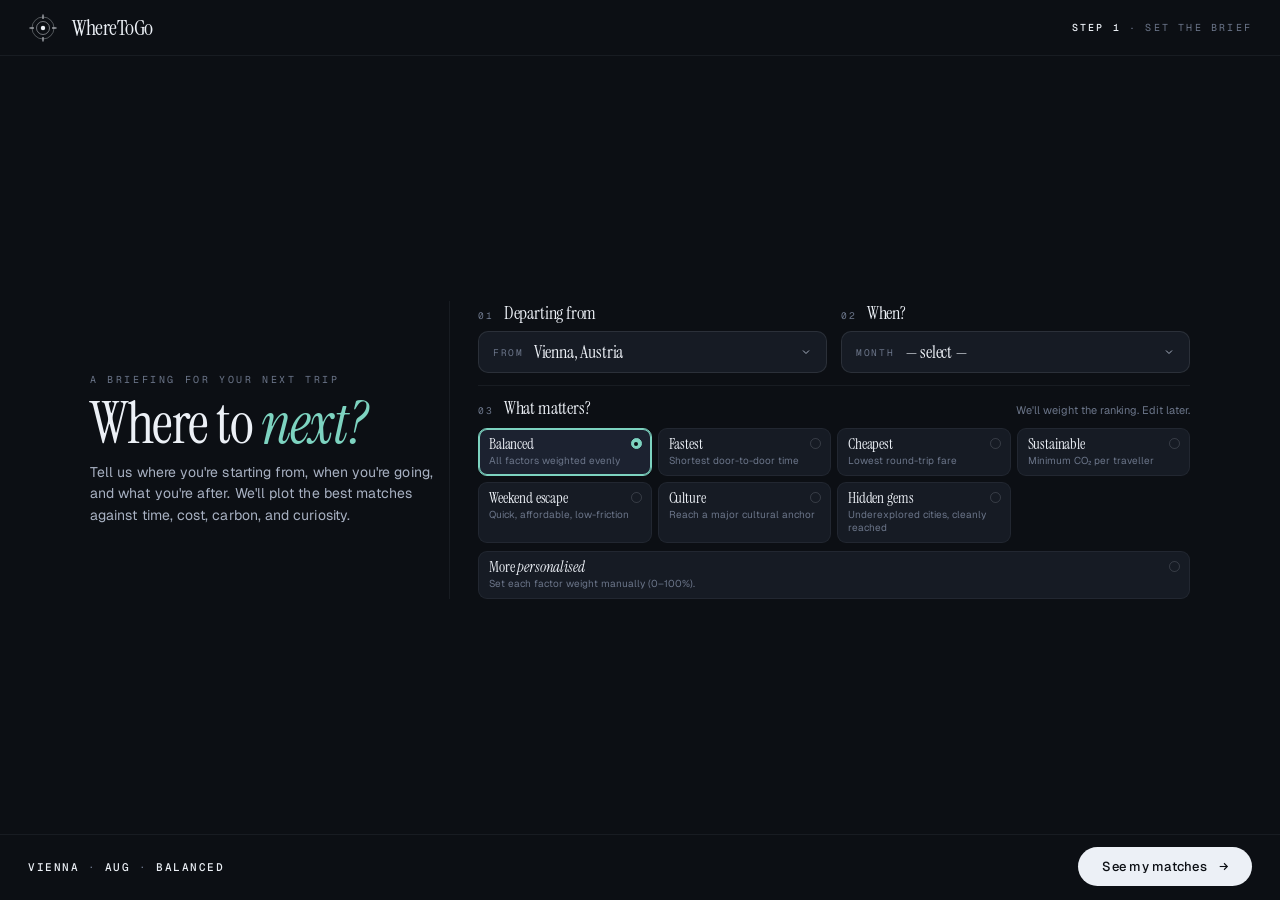
==== uploads/index.html @ 05320d87 "Prefinal version legend, layout updated" ====
﻿<!DOCTYPE html>
<html lang="en" data-bg="quiet">
<head>
<meta charset="UTF-8" />
<meta name="viewport" content="width=device-width, initial-scale=1.0" />
<title>Wayfinder · Spatial travel intelligence</title>

<link rel="preconnect" href="https://fonts.googleapis.com">
<link rel="preconnect" href="https://fonts.gstatic.com" crossorigin>
<link href="https://fonts.googleapis.com/css2?family=Instrument+Serif:ital@0;1&family=Geist:wght@300;400;500;600&family=Geist+Mono:wght@400;500&display=swap" rel="stylesheet">
<link rel="stylesheet" href="wayfinder-styles.css">

<script>
/* Tweakable defaults — host rewrites this block when the user changes a tweak. */
window.__WF_TWEAKS = /*EDITMODE-BEGIN*/{
  "accent": "#7dd3c0",
  "highlight": "#d4a574",
  "density": "rich",
  "miniMap": true,
  "bgMode": "ink",
  "cardLayout": "strip"
}/*EDITMODE-END*/;
</script>


</head>
<body>

<!-- ───── LOADING STATE ───── -->
<div class="wf-loading" id="wf-loading">
  <div class="wf-loading-ring"></div>
  <div class="wf-loading-text">Loading destinations…</div>
</div>

<!-- ───── ENTRY SCREEN ───── -->
<section class="wf-entry" id="wf-entry">
  <header class="wf-entry-top">
    <div class="wf-brand">
      <div class="wf-brand-mark">
        <svg viewBox="0 0 30 30" fill="none">
          <circle cx="15" cy="15" r="11" stroke="currentColor" stroke-width=".9" opacity=".35"/>
          <circle cx="15" cy="15" r="6.5" stroke="currentColor" stroke-width=".9" opacity=".5"/>
          <circle cx="15" cy="15" r="2.2" fill="currentColor"/>
          <path d="M15 1.5 L15 6 M15 24 L15 28.5 M1.5 15 L6 15 M24 15 L28.5 15" stroke="currentColor" stroke-width=".9"/>
        </svg>
      </div>
      <div class="wf-brand-text">
        <h1>WhereToGo</h1>
        <div class="wf-brand-sub">Spatial · Travel · Intelligence</div>
      </div>
    </div>
    <div class="wf-entry-step"><b>Step 1</b> · Set the brief</div>
  </header>

  <div class="wf-entry-body">
    <div class="wf-entry-inner">

      <div class="wf-entry-hero">
        <div class="wf-entry-eyebrow">A briefing for your next trip</div>
        <h2 class="wf-entry-title">Where to <em>next?</em></h2>
        <p class="wf-entry-lede">Tell us where you're starting from, when you're going, and what you're after. We'll plot the best matches against time, cost, carbon, and curiosity.</p>
      </div>

      <div class="wf-entry-form">

      <!-- Origin + Month side by side -->
      <div class="wf-q wf-q-row2">
        <!-- Q1: Departing from -->
        <div class="wf-q-col">
          <div class="wf-q-label">
            <div class="wf-q-label-num">01</div>
            <div class="wf-q-label-text">Departing from</div>
          </div>
          <div>
            <label class="wf-entry-origin">
              <span class="wf-origin-prefix">From</span>
              <select id="entry-origin"></select>
            </label>
          </div>
        </div>

        <!-- Q2: When? -->
        <div class="wf-q-col">
          <div class="wf-q-label">
            <div class="wf-q-label-num">02</div>
            <div class="wf-q-label-text">When?</div>
          </div>
          <!-- app.js populates this with .wf-month buttons — keep in DOM but visually hidden -->
          <div id="entry-months" style="position:absolute;width:1px;height:1px;overflow:hidden;opacity:0;pointer-events:none;"></div>
          <!-- Visual dropdown that mirrors the app-managed selection -->
          <label class="wf-entry-origin wf-month-select-wrap" id="month-select-wrap">
            <span class="wf-origin-prefix">Month</span>
            <select id="month-visual-select">
              <option value="">— select —</option>
              <option value="1">January</option>
              <option value="2">February</option>
              <option value="3">March</option>
              <option value="4">April</option>
              <option value="5">May</option>
              <option value="6">June</option>
              <option value="7">July</option>
              <option value="8">August</option>
              <option value="9">September</option>
              <option value="10">October</option>
              <option value="11">November</option>
              <option value="12">December</option>
            </select>
          </label>
        </div>
      </div>

      <!-- Vibe -->
      <div class="wf-q">
        <div class="wf-q-label">
          <div class="wf-q-label-num">03</div>
          <div class="wf-q-label-text">What matters?</div>
          <div class="wf-q-label-hint">We'll weight the ranking. Edit later.</div>
        </div>
        <div style="display:flex; flex-direction:column; gap:8px; width:100%;">
          <!-- All vibe cards in one grid — app.js injects presets, our card is last -->
          <div class="wf-vibes" id="entry-vibes">
            <!-- app.js populates preset vibe cards here -->
          </div>

          <!-- entry-adv wrapper required by app.js (drawEntry wires advToggle + advBody) -->
          <div id="entry-adv">
            <!-- Toggle styled as a vibe card, sits visually after the vibes grid -->
            <button class="wf-vibe wf-entry-adv-vibe" id="entry-adv-toggle" type="button" aria-expanded="false">
              <div class="wf-vibe-tick"></div>
              <div class="wf-vibe-name">More <em>personalised</em></div>
              <div class="wf-vibe-hint">Set each factor weight manually (0–100%).</div>
            </button>
            <div class="wf-entry-adv-body" id="entry-adv-body" hidden>
              <div class="wf-entry-slider-card">
                <div class="wf-entry-slider-head">
                  <span class="wf-entry-slider-lbl">Time</span>
                  <span class="wf-entry-slider-val" data-evw="time">25%</span>
                </div>
                <input class="wf-range" type="range" min="0" max="100" value="25" data-ew="time"/>
              </div>
              <div class="wf-entry-slider-card">
                <div class="wf-entry-slider-head">
                  <span class="wf-entry-slider-lbl">Cost</span>
                  <span class="wf-entry-slider-val" data-evw="cost">25%</span>
                </div>
                <input class="wf-range" type="range" min="0" max="100" value="25" data-ew="cost"/>
              </div>
              <div class="wf-entry-slider-card">
                <div class="wf-entry-slider-head">
                  <span class="wf-entry-slider-lbl">CO₂</span>
                  <span class="wf-entry-slider-val" data-evw="co2">25%</span>
                </div>
                <input class="wf-range" type="range" min="0" max="100" value="25" data-ew="co2"/>
              </div>
              <div class="wf-entry-slider-card">
                <div class="wf-entry-slider-head">
                  <span class="wf-entry-slider-lbl">Popularity</span>
                  <span class="wf-entry-slider-val" data-evw="pop">25%</span>
                </div>
                <input class="wf-range" type="range" min="0" max="100" value="25" data-ew="pop"/>
              </div>
              <label class="wf-entry-invert">
                <input type="checkbox" data-epop-invert/>
                <span class="wf-switch"></span>
                <span>Prefer hidden gems <span class="lbl-hint">— invert popularity to favour less‑visited cities</span></span>
              </label>
            </div>
          </div>
        </div>
      </div>

      </div><!-- /.wf-entry-form -->

    </div>
  </div>

  <div class="wf-entry-foot">
    <div class="wf-entry-foot-summary" id="entry-summary">— · — · —</div>
    <button class="wf-entry-cta" id="entry-cta">
      See my matches
      <svg viewBox="0 0 24 24"><line x1="5" y1="12" x2="19" y2="12"/><polyline points="13 6 19 12 13 18"/></svg>
    </button>
  </div>
</section>

<div class="wf-shell" id="wf-shell" hidden>

  <!-- ───── TOP BAR ───── -->
  <header class="wf-top">
    <div class="wf-brand">
      <div class="wf-brand-mark">
        <svg viewBox="0 0 30 30" fill="none">
          <!-- minimal compass-rose dot: a small ring with two crossed marks -->
          <circle cx="15" cy="15" r="11" stroke="currentColor" stroke-width=".9" opacity=".35"/>
          <circle cx="15" cy="15" r="6.5" stroke="currentColor" stroke-width=".9" opacity=".5"/>
          <circle cx="15" cy="15" r="2.2" fill="currentColor"/>
          <path d="M15 1.5 L15 6 M15 24 L15 28.5 M1.5 15 L6 15 M24 15 L28.5 15" stroke="currentColor" stroke-width=".9"/>
        </svg>
      </div>
      <div class="wf-brand-text">
        <h1>WhereToGo</h1>
        <div class="wf-brand-sub">Spatial · Travel · Intelligence</div>
      </div>
    </div>

    <div class="wf-top-center">
      <div class="wf-origin-pill" title="Choose your origin city">
        <span class="wf-origin-prefix">From</span>
        <select id="origin-select"></select>
      </div>
      <div class="wf-preset-tray" id="preset-tray"></div>
    </div>

    <div class="wf-top-right">
      <button class="wf-pill-btn" id="btn-setup" title="Edit setup">
        <svg viewBox="0 0 24 24"><polyline points="15 18 9 12 15 6"/></svg>
        <span class="wf-pill-btn-label">Setup</span>
      </button>
      <button class="wf-pill-btn" id="btn-advanced" title="Advanced preferences">
        <svg viewBox="0 0 24 24"><circle cx="6" cy="6" r="2.5"/><circle cx="18" cy="18" r="2.5"/><line x1="6" y1="9" x2="6" y2="22"/><line x1="18" y1="2" x2="18" y2="15"/></svg>
        <span class="wf-pill-btn-label">Advanced</span>
      </button>
      <button class="wf-pill-btn" id="btn-about" title="About WhereToGo">
        <svg viewBox="0 0 24 24"><circle cx="12" cy="12" r="9"/><line x1="12" y1="11" x2="12" y2="16.5"/><circle cx="12" cy="8" r=".8" fill="currentColor" stroke="none"/></svg>
        <span class="wf-pill-btn-label">About</span>
      </button>
    </div>
  </header>

  <!-- ───── STAGE ───── -->
  <main class="wf-stage">

    <!-- LEFT: map area -->
    <div class="wf-stage-map">

      <!-- Floating headline (top-left) -->
      <div class="wf-headline wf-fade-in">
        <div class="wf-headline-eyebrow">Best match · Composite score</div>
        <h2 class="wf-headline-name" id="match-name">—</h2>
        <div class="wf-headline-match">
          <div class="wf-headline-match-num" id="match-pct">—</div>
          <div class="wf-headline-match-unit">Match</div>
        </div>
        <p class="wf-insight" id="insight-line">—</p>
        <div class="wf-headline-sub" id="match-sub">—</div>
      </div>

      <!-- Mini Europe map (bottom-left) -->
      <div class="wf-mini wf-fade-in">
        <div class="wf-mini-head">Geographic context</div>
        <svg class="wf-mini-svg" id="mini-europe-svg" viewBox="0 0 240 216" preserveAspectRatio="xMidYMid meet">
          <rect class="wf-mini-frame" x="0" y="0" width="240" height="216" rx="6"/>
          <g id="mini-grat"></g>
          <g id="mini-land"></g>
          <g id="mini-dots"></g>
          <g id="mini-hits"></g>
        </svg>
      </div>

      <!-- Canvas (radial map) -->
      <div id="canvas">
        <svg id="map" viewBox="0 0 1000 1000" preserveAspectRatio="xMidYMid meet">
          <g id="map-zoom">
            <g id="g-basemap"></g>
            <g id="g-rings"></g>
            <g id="g-bearings"></g>
            <g id="g-cardinal"></g>
            <g id="g-rose"></g>
            <g id="g-halos"></g>
            <g id="g-dots"></g>
            <g id="g-labels"></g>
            <g id="g-active"></g>
            <g id="g-origin"></g>
          </g>
        </svg>
      </div>

      <!-- Legend Panel -->
      <div id="wf-legend" class="wf-legend">
        <!-- DESTINATIONS — always on, not toggleable -->
        <div class="wf-legend-section">
          <div class="wf-legend-section-head">Destinations</div>
          <div class="wf-legend-row">
            <div class="wf-legend-dot-swatch"></div>
            <span class="wf-legend-label">Destination</span>
          </div>
        </div>
        <hr class="wf-legend-divider">
        <!-- TRANSPORT MODE toggle -->
        <div class="wf-legend-toggle-row" id="legend-transport" role="button" aria-pressed="false" tabindex="0" title="Show transport mode on dots">
          <div class="wf-legend-indicator" id="legend-ind-transport"></div>
          <span class="wf-legend-layer-label">Transport mode</span>
        </div>
        <!-- CO₂ EMISSIONS toggle -->
        <div class="wf-legend-toggle-row" id="legend-co2" role="button" aria-pressed="false" tabindex="0" title="Colour dots by CO₂ emission level">
          <div class="wf-legend-indicator" id="legend-ind-co2"></div>
          <span class="wf-legend-layer-label">CO₂ emissions</span>
        </div>
        <!-- CO₂ colour key (shown when CO₂ layer is on) -->
        <div class="wf-legend-co2-strip" id="legend-co2-strip">
          <span class="wf-legend-co2-pip" style="background:rgba(80,190,158,.85)"></span>
          <span class="wf-legend-co2-label">Low</span>
          <span class="wf-legend-co2-pip" style="background:rgba(210,165,75,.85); margin-left:4px"></span>
          <span class="wf-legend-co2-label">Med</span>
          <span class="wf-legend-co2-pip" style="background:rgba(195,90,90,.85); margin-left:4px"></span>
          <span class="wf-legend-co2-label">High</span>
        </div>
      </div>

      <!-- Zoom hint + controls -->
      <div class="wf-zoom-hint" id="zoom-hint">Scroll to zoom</div>
      <div class="wf-zoom" id="zoom-ctrl" aria-label="Map zoom">
        <button id="zoom-in"  title="Zoom in (wheel)">+</button>
        <button id="zoom-out" title="Zoom out (wheel)">−</button>
        <div class="wf-zoom-level" id="zoom-level">100%</div>
        <button id="zoom-reset" title="Reset zoom" style="font-size:12px;letter-spacing:.06em;">⟲</button>
      </div>

      <!-- Tooltip -->
      <div class="wf-tip" id="tip"></div>

    </div><!-- /.wf-stage-map -->

    <!-- RIGHT: ranking panel -->
    <aside class="wf-rank-panel">

      <!-- ───── ADVANCED SHEET — overlays the ranking panel so the map stays
           fully visible while adjusting weights. -->
      <div class="wf-sheet" id="sheet" role="dialog" aria-modal="true" aria-labelledby="sheet-title">
        <div class="wf-sheet-panel">
          <div class="wf-sheet-head">
            <div>
              <h3 class="wf-sheet-title" id="sheet-title">Advanced <em>personalization</em></h3>
            </div>
            <button class="wf-sheet-close" id="sheet-close" aria-label="Close">
              <svg viewBox="0 0 24 24"><line x1="6" y1="6" x2="18" y2="18"/><line x1="18" y1="6" x2="6" y2="18"/></svg>
            </button>
          </div>
          <div class="wf-sheet-sub">Drag each weight from 0% to 100% — the ranking re-sorts live.</div>

          <div class="wf-slider-card">
            <div class="wf-slider-head">
              <div class="wf-slider-label">Travel time</div>
              <div class="wf-slider-val" data-vw="time">25%</div>
            </div>
            <input class="wf-range" type="range" min="0" max="100" value="25" data-w="time"/>
            <div class="wf-slider-hint">Door-to-door, including transfers.</div>
          </div>

          <div class="wf-slider-card">
            <div class="wf-slider-head">
              <div class="wf-slider-label">Cost</div>
              <div class="wf-slider-val" data-vw="cost">25%</div>
            </div>
            <input class="wf-range" type="range" min="0" max="100" value="25" data-w="cost"/>
            <div class="wf-slider-hint">Estimated round-trip fare per traveller.</div>
          </div>

          <div class="wf-slider-card">
            <div class="wf-slider-head">
              <div class="wf-slider-label">CO₂ emissions</div>
              <div class="wf-slider-val" data-vw="co2">25%</div>
            </div>
            <input class="wf-range" type="range" min="0" max="100" value="25" data-w="co2"/>
            <div class="wf-slider-hint">Per-traveller carbon for the chosen mode.</div>
          </div>

          <div class="wf-slider-card">
            <div class="wf-slider-head">
              <div class="wf-slider-label">Popularity</div>
              <div class="wf-slider-val" data-vw="pop">25%</div>
            </div>
            <input class="wf-range" type="range" min="0" max="100" value="25" data-w="pop"/>
            <div class="wf-slider-hint">How visited the destination is.</div>
          </div>

          <div class="wf-sheet-foot">
            <label class="wf-invert-row">
              <div>
                <div class="label">Prefer hidden gems</div>
                <div class="hint">Invert popularity — favour less-visited cities.</div>
              </div>
              <input type="checkbox" id="pop-invert"/>
              <span class="wf-switch"></span>
            </label>
          </div>
        </div>
      </div>

      <div class="wf-rank-header">
        <h3 class="wf-rank-title">Ranked <em>for you</em></h3>
        <div class="wf-rank-meta">Top <b id="rank-count">12</b> · composite score · <span id="rank-preset">balanced</span></div>
      </div>
      <div class="wf-rank-list" id="rank-list"></div>
    </aside>

  </main>
</div>

<!-- ───── DETAIL MODAL ───── -->
<div class="wf-detail-overlay" id="detail-overlay" role="dialog" aria-modal="true" aria-labelledby="detail-name">
  <div class="wf-detail-modal" id="detail-modal">
    <button class="wf-detail-close" id="detail-close" aria-label="Close">
      <svg viewBox="0 0 24 24"><line x1="6" y1="6" x2="18" y2="18"/><line x1="18" y1="6" x2="6" y2="18"/></svg>
    </button>
    <div class="wf-detail-hero" id="detail-hero">
      <div class="wf-detail-hero-meta">
        <div class="wf-detail-hero-rank" id="detail-rank">— · —</div>
        <h2 class="wf-detail-hero-name" id="detail-name">—<span class="country" id="detail-country"></span></h2>
        <div class="wf-detail-hero-sub" id="detail-sub">—</div>
      </div>
    </div>
    <div class="wf-detail-body" id="detail-body">
      <!-- populated by JS -->
    </div>
  </div>
</div>

<!-- ───── ABOUT MODAL ───── -->
<div class="wf-about-overlay" id="about-overlay" role="dialog" aria-modal="true" aria-labelledby="about-title">
  <div class="wf-about-modal">
    <button class="wf-about-close" id="about-close" aria-label="Close">
      <svg viewBox="0 0 24 24"><line x1="6" y1="6" x2="18" y2="18"/><line x1="18" y1="6" x2="6" y2="18"/></svg>
    </button>
    <div class="wf-about-eyebrow">About the project</div>
    <h2 class="wf-about-title" id="about-title">WhereToGo · <em>spatial travel intelligence</em></h2>
    <p class="wf-about-lede">A radial recommendation engine for European travel. Pick where you're starting from, when you'd like to go, and what matters — time, cost, carbon, curiosity — and WhereToGo plots cities by composite match against a real fare-and-duration cache.</p>

    <div class="wf-about-grid">
      <div class="wf-about-card">
        <h4>The map</h4>
        <p>Each ring is a band of match quality — the inner ring holds the best fits, the outer band the longest reaches. Every destination is plotted on its true bearing from your origin city, so direction has geographic meaning.</p>
      </div>
      <div class="wf-about-card">
        <h4>The scoring</h4>
        <p>Four normalized factors — travel time, cost, CO₂, and popularity — combine into a single score. Adjust the weights from 0–100% in Advanced personalization, or pick a preset like Sustainable, Cheapest, or Hidden Gems.</p>
      </div>
      <div class="wf-about-card">
        <h4>The data</h4>
        <p>Flight fares and durations come from a Travelpayouts/Amadeus cache rebuilt monthly. Train data is layered in from DB / ÖBB / SNCF Sparpreis. Each destination card is filled with Wikivoyage highlights and city enrichment metadata.</p>
      </div>
      <div class="wf-about-card">
        <h4>Smart Choice</h4>
        <p>When both a train and a flight are viable, WhereToGo picks the lower-carbon option if your CO₂ weight is meaningful — otherwise it picks the faster one. Open any city card to compare both modes side by side.</p>
      </div>
    </div>

    <div class="wf-about-foot">
      <div class="wf-about-meta">v1 · Built for European travelers · CC-BY data sources</div>
      <button class="wf-entry-cta" id="about-close-2" style="padding: 10px 20px; font-size: 12px;">
        Got it
        <svg viewBox="0 0 24 24"><line x1="5" y1="12" x2="19" y2="12"/><polyline points="13 6 19 12 13 18"/></svg>
      </button>
    </div>
  </div>
</div>

<!-- ───── MONTH BRIDGE ───── -->
<script>
(function(){
  /* Reformat rank cards: show "City, Country" on one line, hide bearing */
  function reformatCards(){
    document.querySelectorAll('.wf-rank-card').forEach(function(card){
      var nameEl = card.querySelector('.wf-rank-name');
      var subEl  = card.querySelector('.wf-rank-sub');
      if(!nameEl || !subEl) return;
      if(nameEl.dataset.reformatted) return; // already done

      // Extract text nodes from sub: first is country, next sep, then bearing
      var subText = subEl.textContent || '';
      // Grab country from first span or text portion before '·'
      var parts = subText.split('·');
      var country = parts[0] ? parts[0].trim() : '';

      if(country){
        // Append country inline to city name
        var existing = nameEl.querySelector('.rank-country');
        if(!existing){
          var cSpan = document.createElement('span');
          cSpan.className = 'rank-country';
          cSpan.textContent = ', ' + country;
          nameEl.appendChild(cSpan);
        }
        // Hide the country text + bearing in sub, keep only metric info
        // Remove the country + sep spans, keep only the remainder (bearing hidden via CSS)
        var spans = subEl.querySelectorAll('span.sep, span:not([class])');
        // Simpler: just hide the whole sub row if it only has country+bearing
        // (metrics are in .wf-rank-metrics, not sub)
        subEl.style.display = 'none';
      }
      nameEl.dataset.reformatted = '1';
    });
  }

  // Run after app renders cards
  var rankList = document.getElementById('rank-list');
  if(rankList){
    new MutationObserver(reformatCards).observe(rankList, {childList:true, subtree:true});
  }
  document.addEventListener('DOMContentLoaded', function(){
    setTimeout(reformatCards, 300);
  });
})();
</script>
<script>
(function(){
  /* app.js populates #entry-months with .wf-month buttons (0-based index).
     We sync the visual <select> to those hidden buttons bidirectionally. */
  function initMonthBridge(){
    const sel = document.getElementById('month-visual-select');
    const container = document.getElementById('entry-months');
    if(!sel || !container) return;

    function syncSelFromButtons(){
      var btns = container.querySelectorAll('.wf-month');
      btns.forEach(function(btn, i){
        if(btn.classList.contains('is-active')) sel.value = String(i);
      });
    }

    syncSelFromButtons();

    sel.addEventListener('change', function(){
      var idx = parseInt(this.value, 10);
      var btns = container.querySelectorAll('.wf-month');
      if(btns[idx]) btns[idx].click();
    });

    new MutationObserver(syncSelFromButtons)
      .observe(container, {attributes:true, subtree:true, attributeFilter:['class']});
  }

  window.addEventListener('DOMContentLoaded', function(){
    setTimeout(initMonthBridge, 0);
  });
})();
</script>
<script src="wayfinder-data.js"></script>
<script src="wayfinder-app.js"></script>

</body>
</html>
---- uploads/wayfinder-styles.css ----
/* ──────────────────────────────────────────────────────────────────────
   WhereToGo · Styles
   Extracted from index.html for maintainability.
   ────────────────────────────────────────────────────────────────────── */

:root{
  --wf-bg:           #0c0f14;
  --wf-bg-2:         #11151c;
  --wf-surface:      #161b24;
  --wf-surface-2:    #1c2230;
  --wf-line:         rgba(220,228,242,.06);
  --wf-line-2:       rgba(220,228,242,.10);
  --wf-line-3:       rgba(220,228,242,.16);

  --wf-ink:          #ecf0f6;
  --wf-ink-2:        #a8b1c2;
  --wf-ink-3:        #6b7589;
  --wf-ink-4:        #3f485a;

  --wf-accent:       #7dd3c0;
  --wf-accent-soft:  rgba(125,211,192,.16);
  --wf-highlight:    #d4a574;
  --wf-violet:       #9d8fc7;

  --wf-serif:        'Instrument Serif', 'Times New Roman', serif;
  --wf-sans:         'Geist', system-ui, -apple-system, sans-serif;
  --wf-mono:         'Geist Mono', 'SF Mono', monospace;

  --wf-radius:       14px;
  --wf-radius-sm:    10px;

  --wf-shadow-lg: 0 24px 60px -28px rgba(0,0,0,.75), 0 1px 0 rgba(255,255,255,.02) inset;
  --wf-shadow-md: 0 10px 30px -16px rgba(0,0,0,.6),  0 1px 0 rgba(255,255,255,.02) inset;
}

* { box-sizing: border-box; -webkit-font-smoothing: antialiased; }
html, body {
  margin: 0; padding: 0;
  background: var(--wf-bg);
  color: var(--wf-ink);
  font-family: var(--wf-sans);
  font-weight: 400;
  height: 100vh;
  overflow: hidden;
}

[data-bg="quiet"] body::before{
  content:""; position: fixed; inset:0; pointer-events:none; z-index:0;
  background:
    radial-gradient(1200px 800px at 50% 40%, rgba(255,255,255,.018), transparent 70%),
    radial-gradient(900px 700px at 50% 110%, rgba(125,211,192,.045), transparent 75%),
    radial-gradient(900px 700px at 50% -10%, rgba(157,143,199,.035), transparent 70%);
}
[data-bg="paper"] body{ --wf-bg: #f6f3ee; --wf-bg-2:#efeae1; --wf-surface:#ffffff; --wf-surface-2:#f1ece2;
  --wf-line:rgba(0,0,0,.07); --wf-line-2:rgba(0,0,0,.12); --wf-line-3:rgba(0,0,0,.18);
  --wf-ink:#1c1f24; --wf-ink-2:#54616f; --wf-ink-3:#8a93a1; --wf-ink-4:#bcc3cf;
  --wf-accent:#0f7a6a; --wf-accent-soft:rgba(15,122,106,.13); --wf-highlight:#9a6a2a; }
[data-bg="ink"] body{ --wf-bg:#070a10; --wf-bg-2:#0a0e15; --wf-surface:#121620; --wf-surface-2:#181d29; }

/* ============================================================
   LAYOUT
   ============================================================ */
.wf-shell{
  position: relative; z-index: 1;
  display: grid;
  grid-template-rows: 64px 1fr;
  height: 100vh;
  overflow: hidden;
}
.wf-shell[hidden]{ display: none; }
.wf-shell > .wf-stage{ min-height: 0; }

/* ============================================================
   LOADING STATE
   ============================================================ */
.wf-loading{
  position: fixed; inset: 0; z-index: 50;
  background: var(--wf-bg);
  display: flex; flex-direction: column; align-items: center; justify-content: center;
  gap: 14px;
}
.wf-loading[hidden]{ display: none; }
.wf-loading-ring{
  width: 28px; height: 28px;
  border-radius: 50%;
  border: 2px solid var(--wf-line-2);
  border-top-color: var(--wf-accent);
  animation: wf-spin 1s linear infinite;
}
@keyframes wf-spin{ to{ transform: rotate(360deg); } }
.wf-loading-text{
  font-family: var(--wf-mono);
  font-size: 10px; letter-spacing: .22em; text-transform: uppercase;
  color: var(--wf-ink-3);
}

/* ============================================================
   ENTRY SCREEN
   ============================================================ */
.wf-entry{
  position: fixed; inset: 0;
  z-index: 10;
  background: var(--wf-bg);
  display: grid;
  grid-template-rows: 56px 1fr auto;
  overflow: hidden;
}
.wf-entry[hidden]{ display: none; }

.wf-entry-top{
  display:flex; align-items:center; justify-content:space-between;
  padding: 0 28px;
  border-bottom: 1px solid var(--wf-line);
}
.wf-entry-step{
  font-family: var(--wf-mono);
  font-size: 10px; letter-spacing: .22em; text-transform: uppercase;
  color: var(--wf-ink-3);
}
.wf-entry-step b{ color: var(--wf-ink); font-weight: 500; }

.wf-entry-body{
  display:flex; align-items:center; justify-content:center;
  padding: 18px 28px 8px;
  min-height: 0;
  overflow: hidden;
}
.wf-entry-inner{
  width: 100%;
  max-width: 1100px;
  display: grid;
  grid-template-columns: 360px 1fr;
  gap: 28px;
  align-items: stretch;
  min-height: 0;
}
.wf-entry-hero{
  display:flex; flex-direction:column; gap:10px;
  justify-content: center;
  padding-right: 8px;
  border-right: 1px solid var(--wf-line);
}
.wf-entry-eyebrow{
  font-family: var(--wf-mono);
  font-size: 10px; letter-spacing: .26em; text-transform: uppercase;
  color: var(--wf-ink-3);
}
.wf-entry-title{
  margin: 0;
  font-family: var(--wf-serif);
  font-weight: 400;
  font-size: clamp(40px, 4.5vw, 64px);
  line-height: .96;
  letter-spacing: -.025em;
  color: var(--wf-ink);
  text-wrap: balance;
}
.wf-entry-title em{ font-style: italic; color: var(--wf-accent); }
.wf-entry-lede{
  font-family: var(--wf-sans);
  font-style: normal;
  font-weight: 400;
  font-size: 14px;
  color: var(--wf-ink-2);
  max-width: 360px;
  margin: 0;
  line-height: 1.55;
  letter-spacing: .005em;
}

.wf-entry-form{
  display: flex; flex-direction: column;
  gap: 12px;
  min-height: 0;
  overflow: hidden;
}

.wf-q{
  display: grid;
  grid-template-columns: 1fr;
  gap: 8px;
  padding: 10px 0 0;
  border-top: 1px solid var(--wf-line);
}
.wf-q:first-child{ border-top: 0; padding-top: 0; }
.wf-q-label{
  display: flex; align-items: baseline; gap: 10px;
  flex-wrap: wrap;
  min-width: 0;
}
.wf-q-col{ min-width: 0; }
.wf-q-label-num{
  font-family: var(--wf-mono);
  font-size: 9.5px; letter-spacing: .2em; color: var(--wf-ink-3);
  text-transform: uppercase;
  flex-shrink: 0;
}
.wf-q-label-text{
  font-family: var(--wf-serif);
  font-size: 18px;
  letter-spacing: -.01em;
  color: var(--wf-ink);
  white-space: normal;
  overflow: visible;
  min-width: 0;
}
.wf-q-label-hint{
  font-size: 11px;
  color: var(--wf-ink-3);
  margin-left: auto;
  line-height: 1.3;
}

.wf-entry-origin{
  display:flex; align-items:center; gap: 10px;
  padding: 8px 14px;
  border: 1px solid var(--wf-line-2);
  border-radius: 10px;
  background: var(--wf-surface);
  width: 100%;
}
.wf-entry-origin .wf-origin-prefix{
  color: var(--wf-ink-3);
  font-family: var(--wf-mono);
  font-size: 9.5px; letter-spacing: .18em; text-transform: uppercase;
}
.wf-entry-origin select{
  appearance: none; -webkit-appearance: none;
  background: transparent; border: 0; color: var(--wf-ink);
  font: 400 18px var(--wf-serif);
  letter-spacing: -.01em;
  cursor: pointer; flex: 1;
  padding-right: 20px;
  background-image: url("data:image/svg+xml,%3Csvg xmlns='http://www.w3.org/2000/svg' width='12' height='12' viewBox='0 0 24 24' fill='none' stroke='%23a8b1c2' stroke-width='2'%3E%3Cpolyline points='6 9 12 15 18 9'/%3E%3C/svg%3E");
  background-repeat: no-repeat;
  background-position: right center;
}
.wf-entry-origin select option{ background: var(--wf-bg-2); color: var(--wf-ink); font: 400 14px var(--wf-sans); }

.wf-month-select-wrap{ width: 100%; }

.wf-q.wf-q-row2{
  grid-template-columns: 1fr 1fr;
  gap: 14px;
  border-top: 0;
  padding: 0;
}
.wf-q-col{
  display: flex;
  flex-direction: column;
  gap: 6px;
  padding: 0;
  min-width: 0;
}
.wf-q-col + .wf-q-col{ padding-left: 0; border-left: 0; }
@media (max-width: 760px){
  .wf-q.wf-q-row2{ grid-template-columns: 1fr; }
}

.wf-vibes{
  display: grid;
  grid-template-columns: repeat(4, 1fr);
  gap: 6px;
}
.wf-vibe{
  appearance:none; text-align: left;
  background: var(--wf-surface);
  border: 1px solid var(--wf-line);
  color: var(--wf-ink);
  padding: 8px 10px 8px 10px;
  border-radius: 9px;
  cursor: pointer;
  transition: .18s;
  display: flex; flex-direction: column; gap: 1px;
  position: relative;
  font-family: var(--wf-sans);
  min-height: 0;
}
.wf-vibe:hover{ border-color: var(--wf-line-3); background: var(--wf-surface-2); }
.wf-vibe.is-active{
  border-color: var(--wf-accent);
  background: var(--wf-surface-2);
  box-shadow: 0 0 0 1px var(--wf-accent) inset;
}
.wf-vibe-name{
  font-family: var(--wf-serif);
  font-size: 15px;
  letter-spacing: -.01em;
  line-height: 1.05;
  padding-right: 14px;
}
.wf-vibe.is-active .wf-vibe-name em{ font-style: italic; color: var(--wf-accent); }
.wf-vibe-hint{
  font-size: 10px;
  color: var(--wf-ink-3);
  line-height: 1.3;
}
.wf-vibe-tick{
  position: absolute; top: 9px; right: 9px;
  width: 11px; height: 11px;
  border-radius: 50%;
  border: 1px solid var(--wf-line-3);
  display: flex; align-items: center; justify-content: center;
  transition: .15s;
}
.wf-vibe.is-active .wf-vibe-tick{
  background: var(--wf-accent); border-color: var(--wf-accent);
}
.wf-vibe.is-active .wf-vibe-tick::after{
  content:""; width: 4px; height: 4px; border-radius: 50%; background: var(--wf-bg);
}

.wf-entry-foot{
  background: var(--wf-bg);
  padding: 12px 28px 14px;
  border-top: 1px solid var(--wf-line);
  display: flex; justify-content: space-between; align-items: center; gap: 16px;
}
.wf-entry-foot-summary{
  font-family: var(--wf-mono);
  font-size: 11px; letter-spacing: .14em;
  color: var(--wf-ink-3);
  text-transform: uppercase;
}
.wf-entry-foot-summary b{ color: var(--wf-ink); font-weight: 500; }
.wf-entry-cta{
  appearance: none; cursor: pointer;
  background: var(--wf-ink);
  color: var(--wf-bg);
  border: 0;
  border-radius: 999px;
  padding: 11px 22px 11px 24px;
  font: 500 13px var(--wf-sans);
  letter-spacing: .02em;
  display: flex; align-items: center; gap: 10px;
  transition: .15s;
}
.wf-entry-cta:hover{ transform: translateY(-1px); box-shadow: 0 12px 30px -12px rgba(125,211,192,.4); }
.wf-entry-cta svg{ width: 13px; height: 13px; stroke: currentColor; fill: none; stroke-width: 2; }

@media (max-width: 760px){
  .wf-entry-inner{ grid-template-columns: 1fr; }
  .wf-entry-hero{ border-right: 0; padding-right: 0; }
  .wf-q{ grid-template-columns: 1fr; gap: 14px; }
  .wf-q-label-hint{ display:none; }
  .wf-vibes{ grid-template-columns: repeat(2, 1fr); }
}

#entry-adv{ display: flex; flex-direction: column; gap: 8px; }
.wf-entry-adv-vibe{ max-width: none; width: 100%; text-align: left; }
#entry-adv.is-open .wf-entry-adv-vibe,
.wf-entry-adv-vibe[aria-expanded="true"]{
  border-color: var(--wf-accent);
  background: var(--wf-surface-2);
  box-shadow: 0 0 0 1px var(--wf-accent) inset;
}
#entry-adv.is-open .wf-entry-adv-vibe .wf-vibe-name em,
.wf-entry-adv-vibe[aria-expanded="true"] .wf-vibe-name em{ font-style: italic; color: var(--wf-accent); }
#entry-adv.is-open .wf-entry-adv-vibe .wf-vibe-tick,
.wf-entry-adv-vibe[aria-expanded="true"] .wf-vibe-tick{ background: var(--wf-accent); border-color: var(--wf-accent); }
#entry-adv.is-open .wf-entry-adv-vibe .wf-vibe-tick::after,
.wf-entry-adv-vibe[aria-expanded="true"] .wf-vibe-tick::after{
  content:""; width:4px; height:4px; border-radius:50%; background:var(--wf-bg);
}
.wf-entry-adv-body{
  display: grid;
  grid-template-columns: repeat(4, minmax(0, 1fr));
  gap: 10px 14px;
  padding: 10px 14px;
  border: 1px solid var(--wf-line-2);
  border-radius: 10px;
  background: var(--wf-surface);
}
.wf-entry-adv-body[hidden]{ display: none; }
.wf-entry-slider-card{ display: flex; flex-direction: column; gap: 4px; }
.wf-entry-slider-head{ display: flex; justify-content: space-between; align-items: baseline; gap: 6px; }
.wf-entry-slider-lbl{ font-family: var(--wf-serif); font-size: 13px; color: var(--wf-ink); }
.wf-entry-slider-val{ font-family: var(--wf-mono); font-size: 10px; letter-spacing: .06em; color: var(--wf-accent); }
.wf-entry-invert{
  grid-column: 1 / -1;
  display: flex; align-items: center; gap: 10px;
  padding-top: 6px;
  border-top: 1px solid var(--wf-line);
  cursor: pointer;
  font: 500 12px var(--wf-sans);
  color: var(--wf-ink-2);
}
.wf-entry-invert input{ display:none; }
.wf-entry-invert .lbl-hint{ font-size: 10.5px; color: var(--wf-ink-3); font-weight: 400; }

/* ============================================================
   ADVANCED DOCK content
   ============================================================ */
.wf-slider-card{ padding: 12px 0; border-top: 1px solid var(--wf-line); }
.wf-slider-card:first-of-type{ border-top: 0; padding-top: 0; }
.wf-slider-card:last-of-type{ border-bottom: 1px solid var(--wf-line); }
.wf-slider-head{ display: flex; align-items: center; justify-content: space-between; margin-bottom: 8px; }
.wf-slider-label{ font-family: var(--wf-serif); font-size: 16px; color: var(--wf-ink); }
.wf-slider-val{ font-family: var(--wf-mono); font-size: 10.5px; letter-spacing: .08em; color: var(--wf-accent); }
.wf-slider-hint{ font: 400 11px var(--wf-sans); color: var(--wf-ink-3); margin-top: 6px; line-height: 1.4; }

/* ─── Top bar ─── */
.wf-top{
  display: grid;
  grid-template-columns: minmax(0,1fr) auto minmax(0,1fr);
  gap: 16px;
  align-items: center;
  padding: 0 22px;
  border-bottom: 1px solid var(--wf-line);
  background: linear-gradient(180deg, rgba(12,15,20,.85), rgba(12,15,20,.5));
  backdrop-filter: blur(20px);
  -webkit-backdrop-filter: blur(20px);
}
.wf-brand{ display:flex; align-items:center; gap:14px; }
.wf-brand-mark{ width: 30px; height: 30px; position: relative; display: flex; align-items: center; justify-content: center; }
.wf-brand-mark svg{ width:30px; height:30px; }
.wf-brand-text h1{
  margin: 0;
  font-family: var(--wf-serif);
  font-weight: 400;
  font-size: 24px;
  letter-spacing: -.02em;
  line-height: 1;
}
.wf-brand-text .wf-brand-sub{
  margin-top: 4px;
  font-family: var(--wf-mono);
  font-size: 9.5px;
  letter-spacing: .22em;
  text-transform: uppercase;
  color: var(--wf-ink-3);
}

.wf-top-center{
  display:flex; align-items:center; justify-content:center; gap:14px;
  min-width:0; max-width: 100%;
}
.wf-origin-pill{
  display:flex; align-items:center; gap:10px;
  padding: 7px 12px 7px 14px;
  border: 1px solid var(--wf-line-2);
  border-radius: 999px;
  background: var(--wf-surface);
  color: var(--wf-ink-2);
  font-size: 12.5px;
}
.wf-origin-pill .wf-origin-prefix{
  color: var(--wf-ink-3);
  font-family: var(--wf-mono);
  font-size: 10px;
  letter-spacing: .14em;
  text-transform: uppercase;
}
.wf-origin-pill select{
  appearance: none; -webkit-appearance: none;
  background: transparent; border: 0; color: var(--wf-ink);
  font: inherit; font-family: var(--wf-serif); font-size: 16px;
  cursor: pointer;
  padding-right: 18px;
  background-image: url("data:image/svg+xml,%3Csvg xmlns='http://www.w3.org/2000/svg' width='10' height='10' viewBox='0 0 24 24' fill='none' stroke='%236b7589' stroke-width='2'%3E%3Cpolyline points='6 9 12 15 18 9'/%3E%3C/svg%3E");
  background-repeat: no-repeat;
  background-position: right center;
}
.wf-origin-pill select option{ background: var(--wf-bg-2); color: var(--wf-ink); }

.wf-preset-tray{
  display:flex; gap:4px;
  padding: 4px;
  background: var(--wf-surface);
  border: 1px solid var(--wf-line-2);
  border-radius: 999px;
  max-width: 100%;
  overflow-x: auto;
  overflow-y: hidden;
  scrollbar-width: none;
  -ms-overflow-style: none;
  mask-image: linear-gradient(90deg, transparent 0, #000 12px, #000 calc(100% - 12px), transparent 100%);
  -webkit-mask-image: linear-gradient(90deg, transparent 0, #000 12px, #000 calc(100% - 12px), transparent 100%);
}
.wf-preset-tray::-webkit-scrollbar{ display:none; }
.wf-preset{
  appearance: none; border: 0; background: transparent;
  color: var(--wf-ink-2);
  font: 500 12px var(--wf-sans);
  letter-spacing: .01em;
  padding: 6px 13px;
  border-radius: 999px;
  cursor: pointer;
  transition: color .18s, background .18s, box-shadow .18s;
  white-space: nowrap;
}
.wf-preset:hover{ color: var(--wf-ink); }
.wf-preset.is-active{
  color: var(--wf-bg);
  background: var(--wf-ink);
  box-shadow: 0 1px 0 rgba(255,255,255,.06) inset;
}

.wf-top-right{ display:flex; align-items:center; justify-content:flex-end; gap:10px; min-width: 0; }
.wf-icon-btn{
  appearance:none; background: transparent;
  border: 1px solid var(--wf-line-2);
  color: var(--wf-ink-2);
  width: 36px; height: 36px;
  border-radius: 999px;
  display: flex; align-items: center; justify-content: center;
  cursor: pointer;
  transition: .15s;
}
.wf-icon-btn:hover, .wf-icon-btn.is-on{ color: var(--wf-ink); border-color: var(--wf-line-3); background: var(--wf-surface); }
.wf-icon-btn svg{ width:16px; height:16px; stroke:currentColor; fill:none; stroke-width:1.6; }

.wf-pill-btn{
  appearance:none; background: transparent;
  border: 1px solid var(--wf-line-2);
  color: var(--wf-ink-2);
  height: 36px;
  padding: 0 14px;
  border-radius: 999px;
  cursor: pointer;
  font: 500 12px var(--wf-sans);
  letter-spacing: .02em;
  display:flex; align-items:center; gap:8px;
  transition: .15s;
}
.wf-pill-btn:hover, .wf-pill-btn.is-on{ color: var(--wf-ink); border-color: var(--wf-line-3); background: var(--wf-surface); }
.wf-pill-btn svg{ width:13px; height:13px; stroke:currentColor; fill:none; stroke-width:1.7; }

/* ─── Headline readout, floating top-left ─── */
.wf-headline{
  position: absolute;
  top: 18px; left: 18px;
  z-index: 4;
  width: 260px;
  pointer-events: none;
  padding: 14px 16px 16px;
  background: linear-gradient(180deg, rgba(12,15,20,.78) 0%, rgba(12,15,20,.55) 70%, rgba(12,15,20,0) 100%);
  -webkit-backdrop-filter: blur(6px);
  backdrop-filter: blur(6px);
  border-radius: 12px;
  border: 1px solid var(--wf-line);
}
.wf-headline-eyebrow{
  font-family: var(--wf-mono);
  font-size: 9px; letter-spacing: .22em; text-transform: uppercase;
  color: var(--wf-ink-3);
  margin-bottom: 6px;
}
.wf-headline-name{
  font-family: var(--wf-serif);
  font-size: 32px; line-height: 1.02;
  letter-spacing: -.02em;
  font-weight: 400;
  color: var(--wf-ink);
  margin: 0;
  word-break: break-word;
}
.wf-headline-sub{
  font-family: var(--wf-mono);
  font-size: 9.5px; letter-spacing: .11em;
  color: var(--wf-ink-3);
  margin-top: 8px;
  text-transform: uppercase;
}
.wf-headline-match{
  margin-top: 12px;
  display:flex; align-items:baseline; gap:8px;
}
.wf-headline-match-num{
  font-family: var(--wf-serif);
  font-size: 26px; line-height: 1;
  color: var(--wf-accent);
  font-style: italic;
}
.wf-headline-match-unit{
  font-family: var(--wf-mono);
  font-size: 9px; letter-spacing: .2em; text-transform: uppercase;
  color: var(--wf-ink-3);
}
.wf-insight{
  font-family: var(--wf-serif);
  font-style: italic;
  font-size: 13px; line-height: 1.4;
  color: var(--wf-ink-2);
  margin-top: 10px;
  text-wrap: pretty;
  display: -webkit-box;
  -webkit-line-clamp: 3;
  -webkit-box-orient: vertical;
  overflow: hidden;
}

/* ─── Canvas / map ─── */
#canvas{
  position: absolute; inset: 0;
  display:flex; align-items:center; justify-content:center;
  padding-left: 300px;
  padding-right: 24px;
}
@media (max-width: 1100px){ #canvas{ padding-left: 240px; } }
@media (max-width: 820px){ #canvas{ padding-left: 24px; padding-right: 24px; } }
#map{
  width: 100%;
  height: 100%;
  cursor: grab;
  touch-action: none;
}
#map:active{ cursor: grabbing; }
svg{ display:block; }

/* Basemap */
.wf-basemap-land{
  fill: rgba(220,228,242,.025);
  stroke: var(--wf-ink-4);
  stroke-width: .6;
  stroke-linejoin: round;
  opacity: .35;
  pointer-events: none;
}
.wf-basemap-graticule{
  fill: none;
  stroke: var(--wf-line);
  stroke-width: .4;
  stroke-dasharray: 2 5;
  opacity: .6;
  pointer-events: none;
}

/* Compass rose — kept for class refs, but no longer rendered */
.wf-rose{ pointer-events: none; }
.wf-rose-petal{ fill: rgba(125,211,192,.05); stroke: rgba(125,211,192,.18); stroke-width: .6; }
.wf-rose-ring{ fill: none; stroke: rgba(125,211,192,.22); stroke-width: .4; }
.wf-rose-tick{ stroke: var(--wf-line-3); stroke-width: .5; }

/* Rings */
.wf-ring{
  fill: none;
  stroke: rgba(220,228,242,.28);
  stroke-width: 1.5;
  stroke-dasharray: 3 7;
  opacity: 1;
}
.wf-ring-outer{
  stroke: rgba(220,228,242,.45);
  stroke-dasharray: none;
  stroke-width: 2;
  opacity: 1;
}
.wf-ring-emph{
  stroke: var(--wf-accent);
  stroke-width: 1.6;
  stroke-dasharray: none;
  opacity: .5;
}
.wf-ring-label{
  font-family: var(--wf-mono);
  font-size: 11px;
  fill: var(--wf-ink-3);
  letter-spacing: .18em;
  text-transform: uppercase;
  paint-order: stroke;
  stroke: var(--wf-bg);
  stroke-width: 5px;
}
.wf-bearing-line{
  stroke: var(--wf-line-2);
  stroke-width: .7;
  stroke-dasharray: 2 7;
}
.wf-cardinal{
  font-family: var(--wf-mono);
  font-size: 13px;
  font-weight: 500;
  letter-spacing: .1em;
  fill: var(--wf-ink);
  paint-order: stroke;
  stroke: var(--wf-bg);
  stroke-width: 5px;
}
.wf-intercardinal{
  font-family: var(--wf-mono);
  font-size: 10px; letter-spacing: .1em;
  fill: var(--wf-ink-3);
  paint-order: stroke;
  stroke: var(--wf-bg);
  stroke-width: 4px;
}

/* Origin */
.wf-origin-ring{ fill: none; stroke: var(--wf-accent); stroke-width: 1.2; opacity: .9; }
.wf-origin-ring-soft{ fill: none; stroke: var(--wf-accent); stroke-width: .7; opacity: .35; }
.wf-origin-halo{ fill: var(--wf-accent-soft); opacity: .9; }
.wf-origin-core{ fill: var(--wf-accent); }
.wf-origin-pin{ fill: var(--wf-ink); stroke: var(--wf-accent); stroke-width: 1.4; }
.wf-origin-label{
  font-family: var(--wf-serif);
  font-style: italic;
  font-size: 20px;
  fill: var(--wf-ink);
  paint-order: stroke;
  stroke: var(--wf-bg);
  stroke-width: 4px;
}
.wf-origin-sub{
  font-family: var(--wf-mono);
  font-size: 9px; letter-spacing: .28em;
  fill: var(--wf-accent);
  paint-order: stroke;
  stroke: var(--wf-bg);
  stroke-width: 4px;
}

/* Dots */
.wf-dot-g{ cursor: pointer; }
.wf-dot-hit{
  fill: rgba(0,0,0,0);
  pointer-events: all;
  transition: cx .6s cubic-bezier(.2,.7,.2,1), cy .6s cubic-bezier(.2,.7,.2,1);
}
.wf-dot{
  pointer-events: none;
  transition: cx .6s cubic-bezier(.2,.7,.2,1),
              cy .6s cubic-bezier(.2,.7,.2,1),
              x .6s cubic-bezier(.2,.7,.2,1),
              y .6s cubic-bezier(.2,.7,.2,1),
              r .25s cubic-bezier(.2,.7,.2,1),
              fill .2s, opacity .2s;
}
.wf-dot-mode-ring{
  fill: none;
  stroke: rgba(125,211,192,.42);
  stroke-width: 1;
  pointer-events: none;
  transition: cx .6s cubic-bezier(.2,.7,.2,1), cy .6s cubic-bezier(.2,.7,.2,1);
}
.wf-dot-g:hover .wf-dot{ r: 7; }
.wf-dot-top{ fill: var(--wf-ink); }
.wf-dot-mid{ fill: var(--wf-ink-3); }
.wf-dot-low{ fill: var(--wf-ink-4); }
.wf-halo-top{
  fill: rgba(255,255,255,.025);
  transition: cx .6s cubic-bezier(.2,.7,.2,1),
              cy .6s cubic-bezier(.2,.7,.2,1),
              r .25s, opacity .25s;
  pointer-events: none;
}

#g-dots.has-focus .wf-dot{ opacity: .35; }
#g-dots.has-focus .wf-dot.is-focus{ opacity: 1; }
.wf-dot.is-focus{ fill: var(--wf-accent); }
#g-dots.has-focus .wf-dot-hit{ opacity: 1; }

/* Labels */
.wf-label{
  font-family: var(--wf-serif);
  font-size: 17px;
  fill: var(--wf-ink);
  paint-order: stroke;
  stroke: var(--wf-bg);
  stroke-width: 4px;
  stroke-linejoin: round;
  pointer-events: none;
  font-style: normal;
}
.wf-label-major{ font-size: 21px; }
.wf-label-dim{ fill: var(--wf-ink-3); font-size: 14px; }
.wf-label-focus{ fill: var(--wf-accent); font-style: italic; font-size: 20px; }

/* Focus overlay */
.wf-connector{ stroke: var(--wf-accent); stroke-width: .8; stroke-dasharray: 2 4; opacity: .7; }
.wf-focus-ring{ fill: none; stroke: var(--wf-accent); stroke-width: 1.2; opacity: .85; }

/* ─── Tooltip ─── */
.wf-tip{
  position: absolute; pointer-events: none;
  background: rgba(22,27,36,.92);
  backdrop-filter: blur(14px);
  border: 1px solid var(--wf-line-3);
  border-radius: 10px;
  padding: 10px 12px;
  font-size: 11px;
  color: var(--wf-ink);
  opacity: 0;
  transition: opacity .15s;
  z-index: 30;
}

/* ─── Mini Europe map ─── */
.wf-mini{
  position: absolute;
  bottom: 18px; left: 18px;
  width: 264px;
  z-index: 5;
  pointer-events: none;
  padding: 10px 12px 12px;
  background: linear-gradient(180deg, rgba(12,15,20,0) 0%, rgba(12,15,20,.55) 35%, rgba(12,15,20,.78) 100%);
  -webkit-backdrop-filter: blur(6px);
  backdrop-filter: blur(6px);
  border-radius: 12px;
  border: 1px solid var(--wf-line);
}
.wf-mini-head{
  font-family: var(--wf-mono);
  font-size: 9.5px; letter-spacing: .22em; text-transform: uppercase;
  color: var(--wf-ink-3);
  margin-bottom: 6px;
  text-align: left;
}
.wf-mini-svg{ width: 240px; height: 216px; display:block; }
.wf-mini-hit{ fill: rgba(0,0,0,0); pointer-events: all; cursor: pointer; }
.wf-mini-dot{ pointer-events: none; }
.wf-mini-origin, .wf-mini-origin-ring{ pointer-events: none; }
.wf-mini-frame{ fill: rgba(255,255,255,.015); stroke: var(--wf-line-2); stroke-width: .5; }
.wf-mini-land{
  fill: rgba(220,228,242,.04);
  stroke: var(--wf-ink-4);
  stroke-width: .55;
  stroke-linejoin: round;
  opacity: .8;
}
.wf-mini-dot{
  transition: cx .6s cubic-bezier(.2,.7,.2,1),
              cy .6s cubic-bezier(.2,.7,.2,1),
              r .2s, fill .2s;
}
.wf-mini-top{ fill: var(--wf-ink-2); }
.wf-mini-mid{ fill: var(--wf-ink-3); }
.wf-mini-low{ fill: var(--wf-ink-4); opacity:.7; }
.wf-mini-origin{ fill: var(--wf-accent); }
.wf-mini-origin-ring{ fill: none; stroke: var(--wf-accent); stroke-width: .7; opacity: .6; }
.wf-mini-focus{ fill: none; stroke: var(--wf-accent); stroke-width: 1.4; }
.wf-mini-grat{ stroke: var(--wf-line); stroke-width: .35; fill: none; }

/* ============================================================
   STAGE GRID
   ============================================================ */
.wf-stage{
  display: grid;
  grid-template-columns: 1fr minmax(380px, 26vw);
  min-height: 0;
  height: 100%;
}
.wf-stage > *{ min-height: 0; min-width: 0; }
@media (max-width: 1100px){ .wf-stage{ grid-template-columns: 1fr minmax(340px, 34vw); } }
@media (max-width: 820px){ .wf-stage{ grid-template-columns: 1fr; } .wf-rank-panel{ display:none; } }
.wf-stage-map{ position: relative; overflow: hidden; }

/* ============================================================
   RIGHT-SIDE RANKING PANEL
   ============================================================ */
.wf-rank-panel{
  position: relative;
  border-left: 1px solid var(--wf-line);
  background: linear-gradient(180deg, var(--wf-bg-2), var(--wf-bg));
  display: flex; flex-direction: column;
  overflow: hidden;
  min-height: 0;
}
.wf-rank-header{ padding: 22px 22px 14px; border-bottom: 1px solid var(--wf-line); display: flex; flex-direction: column; gap: 6px; }
.wf-rank-title{ font-family: var(--wf-serif); font-size: 26px; line-height: 1; color: var(--wf-ink); margin: 0; letter-spacing: -.01em; }
.wf-rank-title em{ font-style: italic; color: var(--wf-accent); }
.wf-rank-meta{ font-family: var(--wf-mono); font-size: 10px; letter-spacing: .16em; text-transform: uppercase; color: var(--wf-ink-3); }
.wf-rank-meta b{ color: var(--wf-ink); font-weight: 500; }

.wf-rank-list{
  flex: 1;
  overflow-y: auto;
  padding: 8px 14px 30px;
  scrollbar-width: thin;
  scrollbar-color: var(--wf-line-3) transparent;
  display: flex; flex-direction: column; gap: 8px;
}
.wf-rank-list::-webkit-scrollbar{ width: 6px; }
.wf-rank-list::-webkit-scrollbar-thumb{ background: var(--wf-line-2); border-radius: 3px; }
.wf-rank-list::-webkit-scrollbar-thumb:hover{ background: var(--wf-line-3); }

.wf-rank-card{
  appearance: none;
  text-align: left;
  background: var(--wf-surface);
  border: 1px solid var(--wf-line);
  border-radius: 14px;
  cursor: pointer;
  color: inherit;
  font-family: var(--wf-sans);
  overflow: hidden;
  display: grid;
  grid-template-columns: 110px 1fr;
  gap: 0;
  padding: 0;
  align-items: stretch;
  min-height: 120px;
  transition: border-color .25s, background .25s, box-shadow .25s, transform .35s cubic-bezier(.2,.7,.2,1);
  position: relative;
}
.wf-rank-card:hover, .wf-rank-card.is-hover{ border-color: var(--wf-line-3); background: var(--wf-surface-2); }
.wf-rank-card.is-active{
  border-color: var(--wf-accent);
  background: var(--wf-surface-2);
  box-shadow: 0 0 0 1px var(--wf-accent) inset, 0 14px 32px -20px rgba(0,0,0,.7);
}
.wf-rank-card.is-top{ background: linear-gradient(180deg, var(--wf-surface-2), var(--wf-surface)); }

.wf-rank-photo{
  width: 110px;
  background-size: cover;
  background-position: center;
  background-color: #20242e;
  position: relative;
  border-right: 1px solid var(--wf-line);
  overflow: hidden;
}
/* Img-based photo (replaces bg-image for reliable onerror) */
.wf-rank-photo-img{
  position: absolute; inset: 0;
  width: 100%; height: 100%;
  object-fit: cover; object-position: center;
  display: block;
}
.wf-rank-photo::after{
  content:"";
  position: absolute; inset: 0;
  background: linear-gradient(180deg, rgba(8,10,15,0), rgba(8,10,15,.55));
  z-index: 1;
}
.wf-rank-photo .rank-badge{
  position: absolute; top: 8px; left: 8px;
  font-family: var(--wf-mono);
  font-size: 9px; letter-spacing: .16em;
  color: rgba(255,255,255,.85);
  padding: 3px 7px;
  border-radius: 999px;
  background: rgba(8,10,15,.6);
  backdrop-filter: blur(6px);
  border: 1px solid rgba(255,255,255,.08);
  z-index: 2;
  text-transform: uppercase;
}
.wf-rank-photo .match-pill{
  position: absolute;
  left: 50%; bottom: 8px;
  transform: translateX(-50%);
  z-index: 2;
  display: flex; align-items: baseline; gap: 3px;
  padding: 3px 9px;
  background: rgba(8,10,15,.7);
  backdrop-filter: blur(6px);
  border-radius: 999px;
  border: 1px solid rgba(125,211,192,.3);
}
.wf-rank-photo .match-num{ font-family: var(--wf-serif); font-style: italic; font-size: 15px; line-height: 1; color: var(--wf-accent); }
.wf-rank-photo .match-unit{ font-family: var(--wf-mono); font-size: 7.5px; letter-spacing: .18em; color: rgba(255,255,255,.6); text-transform: uppercase; }

.wf-rank-body{ display: flex; flex-direction: column; padding: 12px 14px 12px 14px; gap: 6px; min-width: 0; }
.wf-rank-head{ display: flex; align-items: baseline; justify-content: space-between; gap: 8px; }
.wf-rank-title-row{ display: flex; align-items: baseline; gap: 8px; min-width: 0; }
.wf-rank-title-row .wf-rank-ord{
  font-family: var(--wf-serif);
  font-style: italic;
  font-size: 16px;
  line-height: 1;
  color: var(--wf-ink-3);
  flex-shrink: 0;
  min-width: 14px;
  text-align: left;
}
.wf-rank-title-row .wf-rank-name{ margin: 0; flex: 1; min-width: 0; }
.wf-rank-ord{ font-family: var(--wf-serif); font-style: italic; font-size: 13px; color: var(--wf-ink-4); line-height: 1; flex-shrink: 0; }
.wf-rank-card.is-top .wf-rank-ord{ color: var(--wf-accent); }
.wf-rank-card.is-rank-1 .wf-rank-title-row .wf-rank-ord,
.wf-rank-card.is-rank-2 .wf-rank-title-row .wf-rank-ord,
.wf-rank-card.is-rank-3 .wf-rank-title-row .wf-rank-ord{ color: var(--wf-accent); font-size: 18px; }
.wf-rank-tag{ font-family: var(--wf-mono); font-size: 8.5px; letter-spacing: .18em; color: var(--wf-ink-3); text-transform: uppercase; margin-left: auto; display: none !important; }
.wf-rank-name{
  font-family: var(--wf-serif);
  font-size: 20px;
  letter-spacing: -.01em;
  color: var(--wf-ink);
  line-height: 1.02;
  margin: 0;
  white-space: nowrap;
  overflow: hidden;
  text-overflow: ellipsis;
}
.wf-rank-name .rank-country{ font-size: 13px; color: var(--wf-ink-3); font-style: italic; font-family: var(--wf-serif); margin-left: 5px; }
.wf-rank-sub{
  font-family: var(--wf-mono);
  font-size: 9.5px; letter-spacing: .14em; text-transform: uppercase;
  color: var(--wf-ink-3);
  display: flex; align-items: center; gap: 6px;
  flex-wrap: wrap;
}
.wf-rank-sub .sep{ opacity: .5; }
.wf-rank-sub .rank-bearing{ display: none; }
.wf-rank-insight{ display: none; }
.wf-rank-detail{ display: none; }
.wf-rank-metrics{
  display: grid;
  grid-template-columns: repeat(4, 1fr);
  gap: 6px;
  padding-top: 8px;
  margin-top: 2px;
  border-top: 1px solid var(--wf-line);
}
.wf-rank-m{ display:flex; flex-direction:column; gap:1px; }
.wf-rank-m-v{ font-family: var(--wf-sans); font-weight: 500; font-size: 12.5px; color: var(--wf-ink); line-height: 1.1; }
.wf-rank-m-l{ font-family: var(--wf-mono); font-size: 8px; letter-spacing: .18em; text-transform: uppercase; color: var(--wf-ink-3); }

/* ============================================================
   ADVANCED DOCK
   ============================================================ */
.wf-sheet{
  position: absolute;
  inset: 0;
  width: auto; height: auto;
  top: 0; right: 0; bottom: 0; left: 0;
  z-index: 30;
  opacity: 0;
  pointer-events: none;
  transform: translateX(8px);
  transition: opacity .25s, transform .25s cubic-bezier(.2,.7,.2,1);
  background: transparent;
}
.wf-sheet.is-open{ opacity: 1; pointer-events: auto; transform: none; }
.wf-sheet-panel{
  width: 100%; height: 100%;
  background: var(--wf-bg-2);
  border: none;
  border-left: 1px solid var(--wf-line-2);
  border-radius: 0;
  padding: 20px 22px;
  display: flex; flex-direction: column;
  overflow-y: auto;
  box-shadow: -12px 0 40px -12px rgba(0,0,0,.5);
}
.wf-sheet-head{ flex: 0 0 auto; display: flex; align-items: baseline; justify-content: space-between; margin-bottom: 6px; }
.wf-sheet-title{ font-family: var(--wf-serif); font-size: 28px; line-height: 1; margin: 0; letter-spacing: -.01em; }
.wf-sheet-title em{ color: var(--wf-accent); font-style: italic; }
.wf-sheet-sub{ font-family: var(--wf-mono); font-size: 10px; letter-spacing: .18em; text-transform: uppercase; color: var(--wf-ink-3); margin-bottom: 28px; display: block; }
.wf-sheet-close{
  appearance: none; background: transparent;
  border: 1px solid var(--wf-line-2);
  color: var(--wf-ink-2);
  width: 30px; height: 30px;
  border-radius: 999px;
  cursor: pointer;
  display:flex; align-items:center; justify-content:center;
  transition: .15s;
  position: static; flex-shrink: 0;
}
.wf-sheet-close:hover{ background: var(--wf-surface); color: var(--wf-ink); }
.wf-sheet-close svg{ width: 13px; height: 13px; stroke: currentColor; fill: none; stroke-width: 1.8; }

input[type=range].wf-range{
  -webkit-appearance: none; appearance: none;
  width: 100%; height: 2px;
  background: var(--wf-line-2);
  border-radius: 2px;
  outline: none;
  cursor: pointer;
}
input[type=range].wf-range::-webkit-slider-thumb{
  -webkit-appearance: none;
  width: 14px; height: 14px;
  border-radius: 50%;
  background: var(--wf-ink);
  border: 2px solid var(--wf-bg-2);
  box-shadow: 0 0 0 1px var(--wf-line-3);
  cursor: pointer;
  transition: transform .15s;
}
input[type=range].wf-range::-webkit-slider-thumb:hover{ transform: scale(1.15); }
input[type=range].wf-range::-moz-range-thumb{
  width: 14px; height: 14px; border-radius: 50%;
  background: var(--wf-ink); border: 2px solid var(--wf-bg-2);
  box-shadow: 0 0 0 1px var(--wf-line-3);
  cursor: pointer;
}

.wf-sheet-foot{ margin-top: auto; padding-top: 24px; }
.wf-invert-row{
  display:flex; align-items:center; justify-content:space-between;
  gap: 12px;
  padding: 14px 0;
  border-top: 1px solid var(--wf-line);
  flex-direction: row;
}
.wf-invert-row .label{ font-family: var(--wf-serif); font-size: 16px; color: var(--wf-ink); }
.wf-invert-row .hint{ font-size: 11.5px; color: var(--wf-ink-3); margin-top: 4px; display: block; }
.wf-switch{
  position: relative;
  width: 36px; height: 20px;
  border-radius: 999px;
  background: var(--wf-line-2);
  transition: .2s;
  flex-shrink: 0;
  cursor: pointer;
}
.wf-switch::after{
  content:""; position:absolute;
  width: 14px; height: 14px; border-radius: 50%;
  background: var(--wf-ink-2);
  top: 3px; left: 3px;
  transition: .2s;
}
.wf-invert-row input{ display: none; }
.wf-invert-row input:checked + .wf-switch{ background: var(--wf-accent); }
.wf-invert-row input:checked + .wf-switch::after{ background: var(--wf-bg); left: 19px; }

.wf-slider-card{ flex: none; padding: 12px 0; border-top: 1px solid var(--wf-line); border-bottom: none; }
.wf-slider-card:first-of-type{ border-top: 0; padding-top: 0; }
.wf-slider-head{ display: flex; align-items: center; justify-content: space-between; margin-bottom: 8px; }
.wf-slider-label{ font-size: 16px; }
.wf-slider-val{ font-size: 10.5px; color: var(--wf-accent); }
.wf-slider-hint{ display: block; }

/* ============================================================
   RESPONSIVE
   ============================================================ */
@media (max-width: 1280px){ .wf-brand-text .wf-brand-sub{ display:none; } .wf-brand-text h1{ font-size: 22px; } }
@media (max-width: 1180px){ .wf-pill-btn .wf-pill-btn-label{ display:none; } .wf-pill-btn{ padding: 0; width: 36px; justify-content: center; } }
@media (max-width: 1024px){ .wf-brand-text{ display:none; } .wf-headline-name{ font-size: 40px; } .wf-mini{ width: 140px; } .wf-mini-svg{ width: 140px; height: 120px; } .wf-origin-pill select{ font-size: 14px; } }

.wf-fade-in{ animation: wfFadeIn .6s ease both; }
@keyframes wfFadeIn{ from{ opacity: 0; transform: translateY(6px); } to{ opacity: 1; transform: none; } }

/* Map zoom wrapper */
#map-zoom{ transform-origin: 500px 500px; transition: transform .08s linear; }

/* Zoom controls */
.wf-zoom{
  position: absolute;
  right: 14px; bottom: 14px;
  z-index: 6;
  display: flex; flex-direction: column;
  background: rgba(22,27,36,.78);
  backdrop-filter: blur(14px);
  border: 1px solid var(--wf-line-2);
  border-radius: 10px;
  overflow: hidden;
}
.wf-zoom button{
  appearance: none; background: transparent;
  border: 0; color: var(--wf-ink-2);
  width: 32px; height: 30px;
  cursor: pointer;
  font: 500 16px var(--wf-sans);
  display:flex; align-items:center; justify-content:center;
  transition: .15s;
}
.wf-zoom button + button{ border-top: 1px solid var(--wf-line); }
.wf-zoom button:hover{ background: var(--wf-surface); color: var(--wf-ink); }
.wf-zoom .wf-zoom-level{
  font-family: var(--wf-mono);
  font-size: 9.5px;
  letter-spacing: .12em;
  color: var(--wf-ink-3);
  background: rgba(0,0,0,.18);
  padding: 4px 0;
  text-align: center;
  border-top: 1px solid var(--wf-line);
}
.wf-zoom-hint{
  position: absolute;
  right: 60px; bottom: 14px;
  z-index: 6;
  font-family: var(--wf-mono);
  font-size: 9.5px; letter-spacing: .14em; text-transform: uppercase;
  color: var(--wf-ink-3);
  background: rgba(22,27,36,.6);
  border: 1px solid var(--wf-line);
  padding: 6px 10px;
  border-radius: 999px;
  pointer-events: none;
  opacity: .75;
}

/* ============================================================
   RANK CARDS — medals
   ============================================================ */
.wf-rank-card{ cursor: pointer; }
.wf-rank-photo .rank-num-badge{
  position: absolute; top: 8px; left: 8px;
  z-index: 2;
  min-width: 28px; height: 28px;
  padding: 0 8px;
  border-radius: 999px;
  display: inline-flex; align-items: center; justify-content: center;
  background: rgba(8,10,15,.72);
  backdrop-filter: blur(6px);
  border: 1px solid rgba(255,255,255,.08);
  font: 500 13px var(--wf-mono);
  color: rgba(255,255,255,.92);
  letter-spacing: .03em;
}
.wf-rank-card.is-rank-1 .rank-num-badge,
.wf-rank-card.is-rank-2 .rank-num-badge,
.wf-rank-card.is-rank-3 .rank-num-badge{ display:none; }
.wf-rank-photo .rank-medal{
  position: absolute; inset: 0;
  display: none;
  align-items: flex-start; justify-content: flex-start;
  pointer-events: none;
  z-index: 2;
}
.wf-rank-card.is-rank-1 .rank-medal,
.wf-rank-card.is-rank-2 .rank-medal,
.wf-rank-card.is-rank-3 .rank-medal{ display:flex; }
.wf-rank-photo .rank-medal .medal-pill{
  margin: 8px;
  padding: 5px 10px 5px 8px;
  border-radius: 999px;
  display: inline-flex; align-items: center; gap: 6px;
  font: 500 10px var(--wf-mono);
  letter-spacing: .15em; text-transform: uppercase;
  color: #1a1a1a;
  background: linear-gradient(135deg, #f5d27a, #d9a440);
  box-shadow: 0 6px 16px -8px rgba(0,0,0,.7), 0 0 0 1px rgba(255,255,255,.18) inset;
}
.wf-rank-card.is-rank-2 .rank-medal .medal-pill{ background: linear-gradient(135deg, #e8ebee, #adb4be); }
.wf-rank-card.is-rank-3 .rank-medal .medal-pill{ background: linear-gradient(135deg, #e6a574, #b06b35); color: #fff; }
.wf-rank-photo .rank-medal .medal-icon{ font-size: 14px; line-height: 1; }
.wf-rank-card::after{
  content:"Click for details ↗";
  position: absolute; right: 12px; bottom: 8px;
  font: 500 9px var(--wf-mono);
  letter-spacing: .14em; text-transform: uppercase;
  color: var(--wf-accent);
  opacity: 0;
  transition: opacity .2s;
  pointer-events: none;
}
.wf-rank-card:hover::after, .wf-rank-card.is-active::after{ opacity: 1; }

/* ============================================================
   DETAIL MODAL
   ============================================================ */
.wf-detail-overlay{
  position: fixed; inset: 0;
  z-index: 40;
  background: rgba(6,8,12,.6);
  backdrop-filter: blur(8px);
  -webkit-backdrop-filter: blur(8px);
  display: none;
  align-items: center; justify-content: center;
  padding: 32px;
  opacity: 0;
  transition: opacity .2s;
}
.wf-detail-overlay.is-open{ display: flex; opacity: 1; }
.wf-detail-modal{
  width: 100%;
  max-width: 880px;
  height: calc(100vh - 64px);
  max-height: 780px;
  background: var(--wf-bg-2);
  border: 1px solid var(--wf-line-2);
  border-radius: 18px;
  box-shadow: 0 60px 120px -40px rgba(0,0,0,.85), 0 0 0 1px rgba(255,255,255,.02) inset;
  overflow: hidden;
  display: grid;
  grid-template-columns: minmax(240px, 300px) 1fr;
  grid-template-rows: 1fr;
  transform: translateY(12px) scale(.98);
  transition: transform .25s cubic-bezier(.2,.7,.2,1);
}
.wf-detail-overlay.is-open .wf-detail-modal{ transform: none; }
.wf-detail-hero{
  position: relative;
  background-size: cover;
  background-position: center;
  background-color: #20242e;
  min-height: 100%;
  overflow: hidden;
}
.wf-detail-hero::after{
  content:""; position:absolute; inset:0;
  background: linear-gradient(180deg, rgba(8,10,15,.15) 0%, rgba(8,10,15,.05) 35%, rgba(8,10,15,.85) 100%);
}
.wf-detail-hero-meta{ position: absolute; left: 18px; right: 18px; bottom: 18px; z-index: 1; color: #fff; }
.wf-detail-hero-rank{
  display: inline-flex; align-items: center; gap: 8px;
  padding: 5px 11px;
  border-radius: 999px;
  background: rgba(8,10,15,.66);
  backdrop-filter: blur(6px);
  border: 1px solid rgba(255,255,255,.12);
  font: 500 10px var(--wf-mono);
  letter-spacing: .16em; text-transform: uppercase;
  color: rgba(255,255,255,.9);
  margin-bottom: 10px;
}
.wf-detail-hero-rank.is-medal-1{ background: linear-gradient(135deg, #f5d27a, #d9a440); color:#1a1a1a; border-color: transparent;}
.wf-detail-hero-rank.is-medal-2{ background: linear-gradient(135deg, #e8ebee, #adb4be); color:#1a1a1a; border-color: transparent;}
.wf-detail-hero-rank.is-medal-3{ background: linear-gradient(135deg, #e6a574, #b06b35); color:#fff; border-color: transparent;}
.wf-detail-hero-name{ font-family: var(--wf-serif); font-size: 38px; line-height: 1; letter-spacing: -.02em; margin: 0; }
.wf-detail-hero-name .country{ font-size: 16px; color: rgba(255,255,255,.7); font-style: italic; margin-left: 6px; }
.wf-detail-hero-sub{ margin-top: 8px; font: 500 11px var(--wf-mono); letter-spacing: .14em; text-transform: uppercase; color: rgba(255,255,255,.7); }

.wf-detail-body{
  display: flex; flex-direction: column;
  overflow-y: auto;
  padding: 22px 24px 32px;
  gap: 16px;
  scrollbar-width: thin;
  scrollbar-color: var(--wf-line-3) transparent;
  font-family: var(--wf-sans);
  font-size: 13.5px;
  line-height: 1.6;
  color: var(--wf-ink-2);
}
.wf-detail-body::-webkit-scrollbar{ width: 6px; }
.wf-detail-body::-webkit-scrollbar-thumb{ background: var(--wf-line-2); border-radius: 3px; }

.wf-detail-close{
  position: absolute; top: 14px; right: 14px;
  z-index: 2;
  appearance: none; background: rgba(8,10,15,.72);
  border: 1px solid var(--wf-line-2);
  color: var(--wf-ink);
  width: 32px; height: 32px;
  border-radius: 999px;
  cursor: pointer;
  display:flex; align-items:center; justify-content:center;
  transition: .15s;
}
.wf-detail-close:hover{ background: var(--wf-surface); }
.wf-detail-close svg{ width: 13px; height: 13px; stroke: currentColor; fill: none; stroke-width: 1.8; }

.wf-detail-insight{ font-family: var(--wf-serif); font-style: italic; font-size: 16px; line-height: 1.5; color: var(--wf-ink-2); margin: 0; text-wrap: pretty; }

.wf-detail-badges{
  display: grid;
  grid-template-columns: repeat(3, 1fr);
  gap: 8px;
  padding: 14px 14px;
  background: var(--wf-surface);
  border: 1px solid var(--wf-line);
  border-radius: 12px;
}
.wf-detail-badge{ display: flex; flex-direction: column; align-items: center; gap: 8px; text-align: center; }
.wf-detail-badge-label{ font: 500 10px var(--wf-mono); letter-spacing: .14em; text-transform: uppercase; color: var(--wf-ink-3); }
.wf-detail-badge-pill{ display: inline-flex; align-items: center; gap: 6px; padding: 6px 12px; border-radius: 999px; font: 500 12px var(--wf-sans); letter-spacing: .02em; }
.wf-detail-badge-pill.is-pure  { background: rgba(125,211,192,.18); color: var(--wf-accent); }
.wf-detail-badge-pill.is-tight { background: rgba(212,165,116,.18); color: var(--wf-highlight); }
.wf-detail-badge-pill.is-serene{ background: rgba(157,143,199,.18); color: var(--wf-violet); }
.wf-detail-badge-pill.is-neutral{ background: var(--wf-surface-2); color: var(--wf-ink-2); }
.wf-detail-badge-pill .pip{ width: 10px; height: 10px; border-radius: 50%; background: currentColor; opacity: .85; }

.wf-detail-section-head{ display: flex; align-items: baseline; justify-content: space-between; margin: 4px 0 -2px; }
.wf-detail-section-title{ font-family: var(--wf-serif); font-size: 16px; color: var(--wf-ink); margin: 0; }
.wf-detail-section-meta{ font: 500 10px var(--wf-mono); letter-spacing: .14em; text-transform: uppercase; color: var(--wf-ink-3); }
.wf-transport-list{ display: flex; flex-direction: column; gap: 8px; }
.wf-transport-row{
  display: grid;
  grid-template-columns: 44px 1fr auto;
  align-items: center;
  gap: 12px;
  padding: 12px 14px;
  background: var(--wf-surface);
  border: 1px solid var(--wf-line);
  border-radius: 12px;
  transition: .15s;
}
.wf-transport-row.is-best{ border-color: var(--wf-accent); background: linear-gradient(180deg, rgba(125,211,192,.06), var(--wf-surface)); }
.wf-transport-row.is-na{ opacity: .45; }
.wf-transport-icon{ width: 36px; height: 36px; border-radius: 10px; background: var(--wf-surface-2); color: var(--wf-accent); display: flex; align-items: center; justify-content: center; }
.wf-transport-icon svg{ width: 22px; height: 22px; stroke: currentColor; fill: none; stroke-width: 1.5; }
.wf-transport-row.is-best .wf-transport-icon{ background: var(--wf-accent-soft); }
.wf-transport-main{ display: flex; flex-direction: column; gap: 3px; }
.wf-transport-co2{ font: 500 14px var(--wf-sans); color: var(--wf-ink); letter-spacing: -.01em; display: inline-flex; align-items: center; gap: 8px; }
.wf-transport-co2 .co2-dot{ width: 10px; height: 10px; border-radius: 50%; background: var(--wf-ink-4); display: inline-block; }
.wf-transport-co2 .co2-dot.low { background: var(--wf-accent); }
.wf-transport-co2 .co2-dot.mid { background: var(--wf-highlight); }
.wf-transport-co2 .co2-dot.high{ background: #e07a7a; }
.wf-transport-mode{ font: 500 10px var(--wf-mono); letter-spacing: .15em; text-transform: uppercase; color: var(--wf-ink-3); }
.wf-transport-side{ text-align: right; display: flex; flex-direction: column; gap: 3px; }
.wf-transport-time{ font-size: 13px; color: var(--wf-ink-2); }
.wf-transport-cost{ font-family: var(--wf-mono); font-size: 14px; color: var(--wf-accent); font-weight: 500; }
.wf-transport-row.is-na .wf-transport-cost,
.wf-transport-row.is-na .wf-transport-time{ color: var(--wf-ink-3); }

.wf-smart-choice{
  display: flex; align-items: center; gap: 10px;
  padding: 10px 14px;
  border-radius: 12px;
  background: rgba(212,165,116,.08);
  border: 1px solid rgba(212,165,116,.25);
  color: var(--wf-ink);
  font: 500 13px var(--wf-sans);
}
.wf-smart-choice .lightbulb{ font-size: 18px; }
.wf-smart-choice b{ color: var(--wf-highlight); font-weight: 600; margin: 0 4px; }

.wf-detail-season{
  display: flex; flex-direction: column; gap: 10px;
  padding: 12px 14px;
  background: var(--wf-surface);
  border: 1px solid var(--wf-line);
  border-radius: 12px;
}
.wf-detail-season-header{ display: flex; align-items: center; justify-content: space-between; flex-wrap: wrap; gap: 8px; }
.wf-detail-season-label{ font: 500 10px var(--wf-mono); letter-spacing: .14em; text-transform: uppercase; color: var(--wf-ink-3); display: flex; align-items: center; gap: 5px; }
.wf-season-help{ display: inline-flex; align-items: center; justify-content: center; width: 14px; height: 14px; border-radius: 50%; border: 1px solid var(--wf-line-2); font: 500 9px var(--wf-mono); color: var(--wf-ink-3); cursor: default; flex-shrink: 0; }
.wf-season-legend{ display: flex; align-items: center; gap: 6px; font: 400 9.5px var(--wf-mono); color: var(--wf-ink-3); letter-spacing: .04em; }
.wf-season-legend-dot{ display: inline-block; width: 8px; height: 8px; border-radius: 2px; flex-shrink: 0; }
.wf-season-legend-dot.is-high{ background: rgba(125,211,192,.5); }
.wf-season-legend-dot.is-med { background: rgba(212,165,116,.4); }
.wf-season-legend-dot.is-low { background: var(--wf-surface-2); border: 1px solid var(--wf-line); }
.wf-detail-season-months{ display: grid; grid-template-columns: repeat(12, 1fr); gap: 3px; }
.wf-detail-month{
  text-align: center; font: 500 9.5px var(--wf-mono); letter-spacing: .04em;
  padding: 5px 0; border-radius: 4px;
  background: rgba(125,211,192,.18); color: var(--wf-accent);
  cursor: default; transition: opacity .15s;
}
.wf-detail-month:hover{ opacity: .75; }
.wf-detail-month.is-med{ background: rgba(212,165,116,.16); color: var(--wf-highlight); }
.wf-detail-month.is-low{ background: var(--wf-surface-2); color: var(--wf-ink-3); }
.wf-detail-month.is-current{ outline: 2px solid var(--wf-accent); outline-offset: 1px; }

.wf-detail-interests{ display: grid; grid-template-columns: repeat(2, 1fr); gap: 6px; }
.wf-detail-interest{ display: flex; align-items: center; gap: 8px; padding: 8px 10px; background: var(--wf-surface); border: 1px solid var(--wf-line); border-radius: 9px; }
.wf-detail-interest-icon{ font-size: 14px; width: 22px; height: 22px; display:flex; align-items:center; justify-content:center; background: var(--wf-surface-2); border-radius: 6px; }
.wf-detail-interest-title{ font-size: 12px; color: var(--wf-ink); overflow: hidden; text-overflow: ellipsis; white-space: nowrap; flex: 1; min-width: 0; }
.wf-detail-more{ grid-column: 1 / -1; font: 500 10.5px var(--wf-mono); letter-spacing: .12em; text-transform: uppercase; color: var(--wf-ink-3); padding: 6px 0 2px; text-align: center; }

@media (max-width: 760px){
  .wf-detail-modal{ grid-template-columns: 1fr; grid-template-rows: 240px 1fr; height: calc(100vh - 32px); max-height: calc(100vh - 32px); }
  .wf-detail-hero{ min-height: 220px; }
  .wf-detail-overlay{ padding: 16px; }
}

/* ============================================================
   ABOUT MODAL
   ============================================================ */
.wf-about-overlay{
  position: fixed; inset: 0; z-index: 45;
  background: rgba(6,8,12,.7);
  backdrop-filter: blur(10px);
  display: none; align-items: center; justify-content: center;
  padding: 32px; opacity: 0; transition: opacity .2s;
}
.wf-about-overlay.is-open{ display: flex; opacity: 1; }
.wf-about-modal{
  width: 100%; max-width: 720px; max-height: calc(100vh - 64px);
  background: var(--wf-bg-2);
  border: 1px solid var(--wf-line-2);
  border-radius: 18px;
  padding: 36px 44px 32px;
  overflow-y: auto; position: relative;
  box-shadow: 0 40px 80px -30px rgba(0,0,0,.85);
  transform: translateY(12px); transition: transform .25s cubic-bezier(.2,.7,.2,1);
}
.wf-about-overlay.is-open .wf-about-modal{ transform: none; }
.wf-about-eyebrow{ font: 500 10px var(--wf-mono); letter-spacing: .22em; text-transform: uppercase; color: var(--wf-ink-3); margin-bottom: 8px; }
.wf-about-title{ font-family: var(--wf-serif); font-size: 44px; line-height: 1; letter-spacing: -.02em; margin: 0 0 4px; }
.wf-about-title em{ font-style: italic; color: var(--wf-accent); }
.wf-about-lede{ font-family: var(--wf-serif); font-style: italic; font-size: 17px; color: var(--wf-ink-2); line-height: 1.45; margin: 12px 0 22px; text-wrap: pretty; }
.wf-about-grid{ display: grid; grid-template-columns: repeat(2, 1fr); gap: 14px; }
.wf-about-card{ padding: 16px 18px; background: var(--wf-surface); border: 1px solid var(--wf-line); border-radius: 12px; }
.wf-about-card h4{ font-family: var(--wf-serif); font-size: 18px; margin: 0 0 6px; color: var(--wf-ink); letter-spacing: -.01em; }
.wf-about-card p{ font-size: 13px; line-height: 1.5; color: var(--wf-ink-2); margin: 0; }
.wf-about-foot{ margin-top: 22px; padding-top: 18px; border-top: 1px solid var(--wf-line); display: flex; justify-content: space-between; align-items: center; gap: 16px; flex-wrap: wrap; }
.wf-about-meta{ font: 500 10px var(--wf-mono); letter-spacing: .14em; text-transform: uppercase; color: var(--wf-ink-3); }
.wf-about-close{
  position: absolute; top: 14px; right: 14px;
  appearance: none; background: transparent;
  border: 1px solid var(--wf-line-2); color: var(--wf-ink-2);
  width: 32px; height: 32px; border-radius: 999px; cursor: pointer;
  display:flex; align-items:center; justify-content:center;
}
.wf-about-close:hover{ background: var(--wf-surface); color: var(--wf-ink); }
.wf-about-close svg{ width: 13px; height: 13px; stroke: currentColor; fill: none; stroke-width: 1.8; }
@media (max-width: 760px){ .wf-about-modal{ padding: 28px 22px; } .wf-about-grid{ grid-template-columns: 1fr; } }

/* ============================================================
   LEGEND PANEL — floating glassmorphism card
   ============================================================ */
.wf-legend {
  position: absolute;
  bottom: 60px; right: 14px;
  z-index: 6;
  backdrop-filter: blur(12px);
  -webkit-backdrop-filter: blur(12px);
  background: rgba(13,15,20,0.82);
  border: 1px solid rgba(255,255,255,0.08);
  border-radius: 14px;
  padding: 14px 16px;
  min-width: 158px;
  user-select: none;
}
.wf-legend-section { margin-bottom: 10px; }
.wf-legend-section-head {
  font-family: var(--wf-mono);
  font-size: 9px;
  letter-spacing: 0.14em;
  text-transform: uppercase;
  color: var(--wf-ink-3);
  margin-bottom: 6px;
}
.wf-legend-row {
  display: flex; align-items: center; gap: 8px;
  padding: 2px 0;
}
.wf-legend-dot-swatch {
  width: 10px; height: 10px;
  border-radius: 50%;
  background: var(--wf-accent);
  flex-shrink: 0;
}
.wf-legend-label {
  font-family: var(--wf-mono);
  font-size: 11px;
  color: var(--wf-ink-2);
  letter-spacing: 0.02em;
}
.wf-legend-divider {
  border: none;
  border-top: 1px solid rgba(255,255,255,0.06);
  margin: 8px 0;
}
.wf-legend-toggle-row {
  display: flex; align-items: center; gap: 8px;
  cursor: pointer;
  padding: 4px 2px;
  border-radius: 6px;
  transition: background .12s;
}
.wf-legend-toggle-row:hover { background: rgba(255,255,255,0.04); }
.wf-legend-indicator {
  width: 10px; height: 10px;
  border: 2px solid var(--wf-ink-3);
  border-radius: 2px;
  flex-shrink: 0;
  transition: border-color .15s, background .15s;
}
.wf-legend-indicator.is-on {
  background: var(--wf-accent);
  border-color: var(--wf-accent);
}
.wf-legend-layer-label {
  font-family: var(--wf-mono);
  font-size: 11px;
  color: var(--wf-ink-2);
  letter-spacing: 0.02em;
}
.wf-legend-toggle-row.is-on .wf-legend-layer-label {
  color: var(--wf-ink);
}

/* CO₂ colour swatch strip in legend */
.wf-legend-co2-strip {
  display: flex; gap: 3px;
  margin-top: 5px;
  margin-left: 18px;
  opacity: 0;
  max-height: 0;
  overflow: hidden;
  transition: opacity .2s, max-height .2s;
}
.wf-legend-toggle-row.is-on ~ .wf-legend-co2-strip,
.wf-legend-co2-strip.is-visible {
  opacity: 1;
  max-height: 20px;
}
.wf-legend-co2-pip {
  width: 8px; height: 8px;
  border-radius: 50%;
}
.wf-legend-co2-label {
  font-family: var(--wf-mono);
  font-size: 9px;
  letter-spacing: 0.06em;
  color: var(--wf-ink-3);
  align-self: center;
  margin-left: 2px;
}
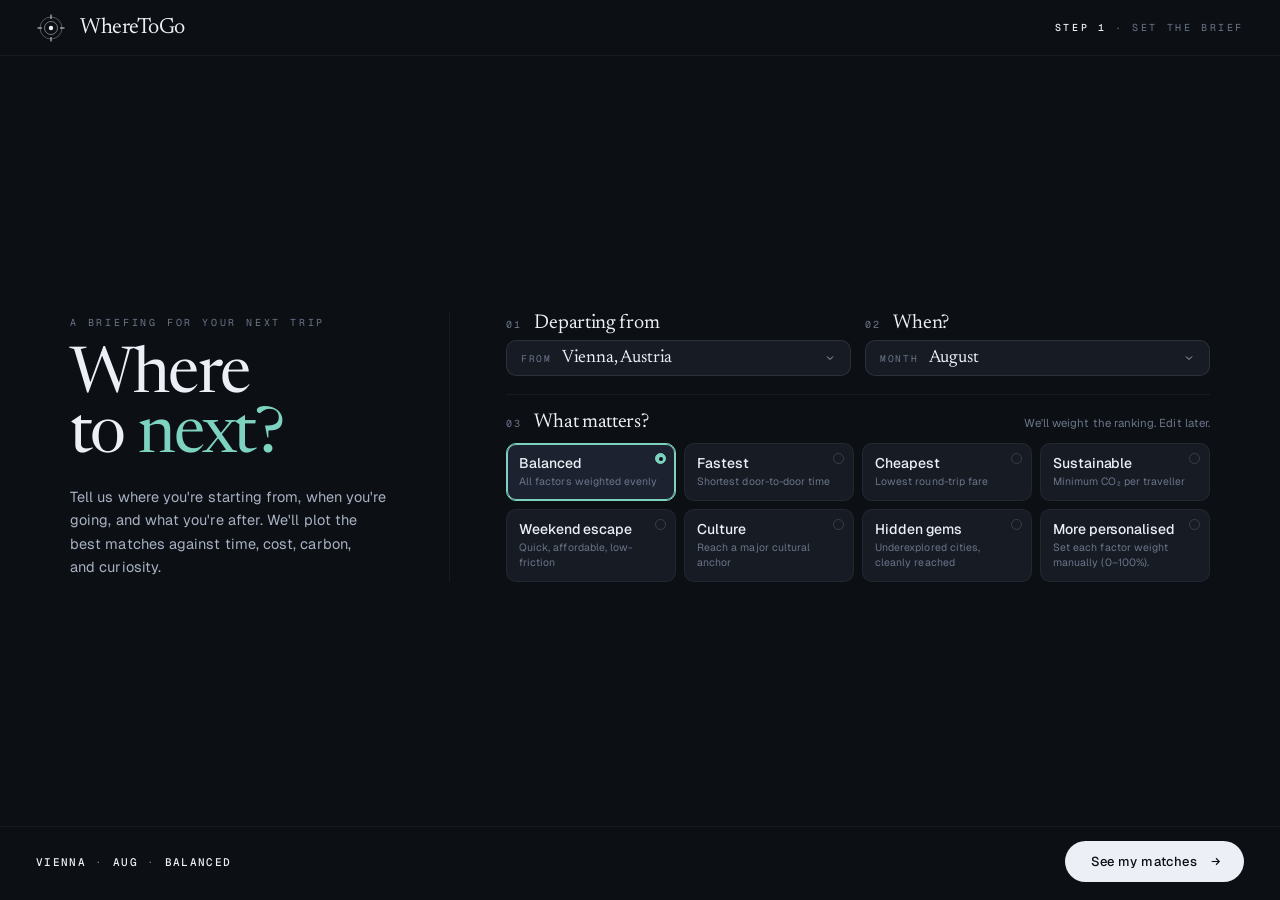
==== commit 64d9905d: "sacha's comments" ====
--- a/uploads/index.html
+++ b/uploads/index.html
@@ -3,11 +3,11 @@
 <head>
 <meta charset="UTF-8" />
 <meta name="viewport" content="width=device-width, initial-scale=1.0" />
-<title>Wayfinder · Spatial travel intelligence</title>
+<title>WhereToGo · Spatial travel intelligence</title>
 
 <link rel="preconnect" href="https://fonts.googleapis.com">
 <link rel="preconnect" href="https://fonts.gstatic.com" crossorigin>
-<link href="https://fonts.googleapis.com/css2?family=Instrument+Serif:ital@0;1&family=Geist:wght@300;400;500;600&family=Geist+Mono:wght@400;500&display=swap" rel="stylesheet">
+<link href="https://fonts.googleapis.com/css2?family=Newsreader:opsz,wght@6..72,400;6..72,500;6..72,600&family=Geist:wght@300;400;500;600&family=Geist+Mono:wght@400;500&display=swap" rel="stylesheet">
 <link rel="stylesheet" href="wayfinder-styles.css">
 
 <script>
@@ -46,7 +46,6 @@
       </div>
       <div class="wf-brand-text">
         <h1>WhereToGo</h1>
-        <div class="wf-brand-sub">Spatial · Travel · Intelligence</div>
       </div>
     </div>
     <div class="wf-entry-step"><b>Step 1</b> · Set the brief</div>
@@ -116,59 +115,56 @@
           <div class="wf-q-label-text">What matters?</div>
           <div class="wf-q-label-hint">We'll weight the ranking. Edit later.</div>
         </div>
-        <div style="display:flex; flex-direction:column; gap:8px; width:100%;">
-          <!-- All vibe cards in one grid — app.js injects presets, our card is last -->
-          <div class="wf-vibes" id="entry-vibes">
-            <!-- app.js populates preset vibe cards here -->
-          </div>
-
-          <!-- entry-adv wrapper required by app.js (drawEntry wires advToggle + advBody) -->
-          <div id="entry-adv">
-            <!-- Toggle styled as a vibe card, sits visually after the vibes grid -->
-            <button class="wf-vibe wf-entry-adv-vibe" id="entry-adv-toggle" type="button" aria-expanded="false">
-              <div class="wf-vibe-tick"></div>
-              <div class="wf-vibe-name">More <em>personalised</em></div>
-              <div class="wf-vibe-hint">Set each factor weight manually (0–100%).</div>
-            </button>
-            <div class="wf-entry-adv-body" id="entry-adv-body" hidden>
-              <div class="wf-entry-slider-card">
-                <div class="wf-entry-slider-head">
-                  <span class="wf-entry-slider-lbl">Time</span>
-                  <span class="wf-entry-slider-val" data-evw="time">25%</span>
-                </div>
-                <input class="wf-range" type="range" min="0" max="100" value="25" data-ew="time"/>
+
+        <div id="entry-adv">
+          <!-- entry-vibes: app.js fills 7 preset cards then re-appends #entry-adv-toggle as the 8th -->
+          <div class="wf-vibes" id="entry-vibes"></div>
+
+          <!-- Staging node — app.js moves this into #entry-vibes as the 8th grid card -->
+          <button class="wf-vibe wf-entry-adv-vibe" id="entry-adv-toggle" type="button"
+                  aria-expanded="false" style="display:none">
+            <div class="wf-vibe-tick"></div>
+            <div class="wf-vibe-name">More <em>personalised</em></div>
+            <div class="wf-vibe-hint">Set each factor weight manually (0–100%).</div>
+          </button>
+
+          <div class="wf-entry-adv-body" id="entry-adv-body" hidden>
+            <div class="wf-entry-slider-card">
+              <div class="wf-entry-slider-head">
+                <span class="wf-entry-slider-lbl">Time</span>
+                <span class="wf-entry-slider-val" data-evw="time">25%</span>
               </div>
-              <div class="wf-entry-slider-card">
-                <div class="wf-entry-slider-head">
-                  <span class="wf-entry-slider-lbl">Cost</span>
-                  <span class="wf-entry-slider-val" data-evw="cost">25%</span>
-                </div>
-                <input class="wf-range" type="range" min="0" max="100" value="25" data-ew="cost"/>
+              <input class="wf-range" type="range" min="0" max="100" value="25" data-ew="time"/>
+            </div>
+            <div class="wf-entry-slider-card">
+              <div class="wf-entry-slider-head">
+                <span class="wf-entry-slider-lbl">Cost</span>
+                <span class="wf-entry-slider-val" data-evw="cost">25%</span>
               </div>
-              <div class="wf-entry-slider-card">
-                <div class="wf-entry-slider-head">
-                  <span class="wf-entry-slider-lbl">CO₂</span>
-                  <span class="wf-entry-slider-val" data-evw="co2">25%</span>
-                </div>
-                <input class="wf-range" type="range" min="0" max="100" value="25" data-ew="co2"/>
+              <input class="wf-range" type="range" min="0" max="100" value="25" data-ew="cost"/>
+            </div>
+            <div class="wf-entry-slider-card">
+              <div class="wf-entry-slider-head">
+                <span class="wf-entry-slider-lbl">CO₂</span>
+                <span class="wf-entry-slider-val" data-evw="co2">25%</span>
               </div>
-              <div class="wf-entry-slider-card">
-                <div class="wf-entry-slider-head">
-                  <span class="wf-entry-slider-lbl">Popularity</span>
-                  <span class="wf-entry-slider-val" data-evw="pop">25%</span>
-                </div>
-                <input class="wf-range" type="range" min="0" max="100" value="25" data-ew="pop"/>
+              <input class="wf-range" type="range" min="0" max="100" value="25" data-ew="co2"/>
+            </div>
+            <div class="wf-entry-slider-card">
+              <div class="wf-entry-slider-head">
+                <span class="wf-entry-slider-lbl">Popularity</span>
+                <span class="wf-entry-slider-val" data-evw="pop">25%</span>
               </div>
-              <label class="wf-entry-invert">
-                <input type="checkbox" data-epop-invert/>
-                <span class="wf-switch"></span>
-                <span>Prefer hidden gems <span class="lbl-hint">— invert popularity to favour less‑visited cities</span></span>
-              </label>
-            </div>
-          </div>
-        </div>
-      </div>
-
+              <input class="wf-range" type="range" min="0" max="100" value="25" data-ew="pop"/>
+            </div>
+            <label class="wf-entry-invert">
+              <input type="checkbox" data-epop-invert/>
+              <span class="wf-switch"></span>
+              <span>Prefer hidden gems <span class="lbl-hint">— invert popularity to favour less‑visited cities</span></span>
+            </label>
+          </div>
+        </div><!-- /#entry-adv -->
+      </div><!-- /.wf-q -->
       </div><!-- /.wf-entry-form -->
 
     </div>
@@ -199,7 +195,6 @@
       </div>
       <div class="wf-brand-text">
         <h1>WhereToGo</h1>
-        <div class="wf-brand-sub">Spatial · Travel · Intelligence</div>
       </div>
     </div>
 
@@ -207,6 +202,10 @@
       <div class="wf-origin-pill" title="Choose your origin city">
         <span class="wf-origin-prefix">From</span>
         <select id="origin-select"></select>
+      </div>
+      <div class="wf-origin-pill" id="month-pill" title="Change travel month">
+        <span class="wf-origin-prefix">Month</span>
+        <select id="month-select"></select>
       </div>
       <div class="wf-preset-tray" id="preset-tray"></div>
     </div>
@@ -220,9 +219,8 @@
         <svg viewBox="0 0 24 24"><circle cx="6" cy="6" r="2.5"/><circle cx="18" cy="18" r="2.5"/><line x1="6" y1="9" x2="6" y2="22"/><line x1="18" y1="2" x2="18" y2="15"/></svg>
         <span class="wf-pill-btn-label">Advanced</span>
       </button>
-      <button class="wf-pill-btn" id="btn-about" title="About WhereToGo">
+      <button class="wf-pill-btn wf-pill-btn-icon" id="btn-about" title="About WhereToGo">
         <svg viewBox="0 0 24 24"><circle cx="12" cy="12" r="9"/><line x1="12" y1="11" x2="12" y2="16.5"/><circle cx="12" cy="8" r=".8" fill="currentColor" stroke="none"/></svg>
-        <span class="wf-pill-btn-label">About</span>
       </button>
     </div>
   </header>
@@ -235,11 +233,11 @@
 
       <!-- Floating headline (top-left) -->
       <div class="wf-headline wf-fade-in">
-        <div class="wf-headline-eyebrow">Best match · Composite score</div>
+        <div class="wf-headline-eyebrow" id="match-eyebrow">Best match · composite score</div>
         <h2 class="wf-headline-name" id="match-name">—</h2>
         <div class="wf-headline-match">
-          <div class="wf-headline-match-num" id="match-pct">—</div>
-          <div class="wf-headline-match-unit">Match</div>
+          <div class="wf-headline-match-num"><span id="match-pct">—</span><span class="wf-headline-match-pct">%</span></div>
+          <div class="wf-headline-match-unit">composite<br>match</div>
         </div>
         <p class="wf-insight" id="insight-line">—</p>
         <div class="wf-headline-sub" id="match-sub">—</div>
@@ -260,64 +258,148 @@
       <!-- Canvas (radial map) -->
       <div id="canvas">
         <svg id="map" viewBox="0 0 1000 1000" preserveAspectRatio="xMidYMid meet">
-          <g id="map-zoom">
-            <g id="g-basemap"></g>
-            <g id="g-rings"></g>
-            <g id="g-bearings"></g>
+          <defs>
+            <!-- Clips zoomed content to the outer ring boundary so panned
+                 content never bleeds outside the compass frame. -->
+            <clipPath id="map-inner-clip" clipPathUnits="userSpaceOnUse">
+              <circle cx="500" cy="500" r="430"/>
+            </clipPath>
+          </defs>
+
+          <!-- Clip wrapper (never transforms) keeps content inside the compass ring -->
+          <g clip-path="url(#map-inner-clip)">
+            <!-- Zoomable / pannable layer -->
+            <g id="map-zoom">
+              <g id="g-basemap"></g>
+              <g id="g-rings"></g>
+              <g id="g-bearings"></g>
+              <g id="g-rose"></g>
+              <g id="g-pop-glow"></g>
+              <g id="g-halos"></g>
+              <g id="g-dots"></g>
+              <g id="g-labels"></g>
+              <g id="g-active"></g>
+              <g id="g-origin"></g>
+            </g>
+          </g>
+
+          <!-- Static frame — never zooms or pans -->
+          <g id="map-static">
             <g id="g-cardinal"></g>
-            <g id="g-rose"></g>
-            <g id="g-halos"></g>
-            <g id="g-dots"></g>
-            <g id="g-labels"></g>
-            <g id="g-active"></g>
-            <g id="g-origin"></g>
           </g>
         </svg>
       </div>
 
-      <!-- Legend Panel -->
-      <div id="wf-legend" class="wf-legend">
-        <!-- DESTINATIONS — always on, not toggleable -->
-        <div class="wf-legend-section">
-          <div class="wf-legend-section-head">Destinations</div>
-          <div class="wf-legend-row">
-            <div class="wf-legend-dot-swatch"></div>
-            <span class="wf-legend-label">Destination</span>
-          </div>
-        </div>
-        <hr class="wf-legend-divider">
-        <!-- TRANSPORT MODE toggle -->
-        <div class="wf-legend-toggle-row" id="legend-transport" role="button" aria-pressed="false" tabindex="0" title="Show transport mode on dots">
-          <div class="wf-legend-indicator" id="legend-ind-transport"></div>
-          <span class="wf-legend-layer-label">Transport mode</span>
-        </div>
-        <!-- CO₂ EMISSIONS toggle -->
-        <div class="wf-legend-toggle-row" id="legend-co2" role="button" aria-pressed="false" tabindex="0" title="Colour dots by CO₂ emission level">
-          <div class="wf-legend-indicator" id="legend-ind-co2"></div>
-          <span class="wf-legend-layer-label">CO₂ emissions</span>
-        </div>
-        <!-- CO₂ colour key (shown when CO₂ layer is on) -->
-        <div class="wf-legend-co2-strip" id="legend-co2-strip">
-          <span class="wf-legend-co2-pip" style="background:rgba(80,190,158,.85)"></span>
-          <span class="wf-legend-co2-label">Low</span>
-          <span class="wf-legend-co2-pip" style="background:rgba(210,165,75,.85); margin-left:4px"></span>
-          <span class="wf-legend-co2-label">Med</span>
-          <span class="wf-legend-co2-pip" style="background:rgba(195,90,90,.85); margin-left:4px"></span>
-          <span class="wf-legend-co2-label">High</span>
-        </div>
-      </div>
-
-      <!-- Zoom hint + controls -->
-      <div class="wf-zoom-hint" id="zoom-hint">Scroll to zoom</div>
+      <!-- Legend Panel — single "Map layers" block, collapsible. -->
+      <div id="wf-legend" class="wf-legend" aria-label="Map legend">
+        <div class="wf-legend-head">
+          <div class="wf-legend-head-title">Map layers</div>
+          <button class="wf-legend-toggle-btn" id="legend-toggle" type="button" title="Hide legend" aria-label="Hide legend">
+            <svg viewBox="0 0 16 16" width="12" height="12" aria-hidden="true"><polyline points="4 6 8 10 12 6" fill="none" stroke="currentColor" stroke-width="1.6" stroke-linecap="round" stroke-linejoin="round"/></svg>
+          </button>
+        </div>
+        <div class="wf-legend-body">
+          <div class="wf-legend-row wf-legend-static" title="Every dot on the map is a destination">
+            <span class="wf-legend-sym">
+              <svg viewBox="0 0 18 18" width="18" height="18">
+                <circle cx="9" cy="9" r="3.5" fill="var(--wf-ink)"/>
+              </svg>
+            </span>
+            <span class="wf-legend-layer-label">Destinations</span>
+            <span class="wf-legend-hint">size = match</span>
+          </div>
+          <div class="wf-legend-toggle-row" id="legend-transport" role="button" aria-pressed="false" tabindex="0" title="Show transport mode on dots">
+            <span class="wf-legend-sym">
+              <svg viewBox="0 0 18 18" width="18" height="18">
+                <rect x="4.5" y="4.5" width="9" height="9" rx="2" fill="var(--wf-ink)"/>
+                <circle cx="9" cy="9" r="6.6" fill="none" stroke="rgba(125,211,192,.55)" stroke-width="1"/>
+              </svg>
+            </span>
+            <span class="wf-legend-layer-label">Train mode</span>
+            <span class="wf-legend-switch" aria-hidden="true"><span class="wf-legend-switch-dot"></span></span>
+          </div>
+          <div class="wf-legend-toggle-row" id="legend-co2" role="button" aria-pressed="false" tabindex="0" title="Colour dots by CO₂ emission level">
+            <span class="wf-legend-sym">
+              <svg viewBox="0 0 18 18" width="18" height="18">
+                <circle cx="5" cy="9" r="2.5" fill="rgba(79,158,212,.95)"/>
+                <circle cx="9" cy="9" r="2.5" fill="rgba(210,165,75,.95)"/>
+                <circle cx="13" cy="9" r="2.5" fill="rgba(154,96,32,.95)"/>
+              </svg>
+            </span>
+            <span class="wf-legend-layer-label">CO₂ emissions</span>
+            <span class="wf-legend-switch" aria-hidden="true"><span class="wf-legend-switch-dot"></span></span>
+          </div>
+          <div class="wf-legend-co2-strip" id="legend-co2-strip" aria-hidden="true">
+            <span class="wf-legend-co2-scale">
+              <span class="wf-legend-co2-grad"></span>
+            </span>
+            <span class="wf-legend-co2-labels"><b>Low</b><span>kg / traveller</span><b>High</b></span>
+          </div>
+          <div class="wf-legend-toggle-row" id="legend-pop" role="button" aria-pressed="false" tabindex="0" title="Popularity glow — halo size reflects how visited the destination is">
+            <span class="wf-legend-sym">
+              <svg viewBox="0 0 18 18" width="18" height="18">
+                <circle cx="9" cy="9" r="9"   fill="#9d8fc7" fill-opacity=".08"/>
+                <circle cx="9" cy="9" r="6.5" fill="#9d8fc7" fill-opacity=".18"/>
+                <circle cx="9" cy="9" r="4.2" fill="#9d8fc7" fill-opacity=".38"/>
+                <circle cx="9" cy="9" r="2.2" fill="#cbbcff" fill-opacity=".95"/>
+              </svg>
+            </span>
+            <span class="wf-legend-layer-label">Popularity</span>
+            <span class="wf-legend-switch" aria-hidden="true"><span class="wf-legend-switch-dot"></span></span>
+          </div>
+        </div>
+      </div>
+      <!-- Re-open button shown when the legend is collapsed -->
+      <button class="wf-legend-reopen" id="legend-reopen" type="button" title="Show map layers" aria-label="Show map layers" hidden>
+        <svg viewBox="0 0 18 18" width="14" height="14" aria-hidden="true">
+          <rect x="3" y="4" width="12" height="2" rx=".6" fill="currentColor"/>
+          <rect x="3" y="8" width="12" height="2" rx=".6" fill="currentColor"/>
+          <rect x="3" y="12" width="12" height="2" rx=".6" fill="currentColor"/>
+        </svg>
+        <span>Layers</span>
+      </button>
+
+      <!-- Zoom controls (top-right of map) + scroll hint -->
       <div class="wf-zoom" id="zoom-ctrl" aria-label="Map zoom">
-        <button id="zoom-in"  title="Zoom in (wheel)">+</button>
-        <button id="zoom-out" title="Zoom out (wheel)">−</button>
+        <button id="zoom-in"  title="Zoom in" aria-label="Zoom in">
+          <svg viewBox="0 0 16 16" width="14" height="14"><line x1="8" y1="3" x2="8" y2="13" stroke="currentColor" stroke-width="1.6" stroke-linecap="round"/><line x1="3" y1="8" x2="13" y2="8" stroke="currentColor" stroke-width="1.6" stroke-linecap="round"/></svg>
+        </button>
+        <button id="zoom-out" title="Zoom out" aria-label="Zoom out">
+          <svg viewBox="0 0 16 16" width="14" height="14"><line x1="3" y1="8" x2="13" y2="8" stroke="currentColor" stroke-width="1.6" stroke-linecap="round"/></svg>
+        </button>
         <div class="wf-zoom-level" id="zoom-level">100%</div>
-        <button id="zoom-reset" title="Reset zoom" style="font-size:12px;letter-spacing:.06em;">⟲</button>
+        <button id="zoom-reset" title="Reset view" aria-label="Reset view">
+          <svg viewBox="0 0 16 16" width="13" height="13"><path d="M3 8a5 5 0 1 1 1.5 3.5" fill="none" stroke="currentColor" stroke-width="1.6" stroke-linecap="round"/><polyline points="3 5 3 8 6 8" fill="none" stroke="currentColor" stroke-width="1.6" stroke-linecap="round" stroke-linejoin="round"/></svg>
+        </button>
+      </div>
+      <div class="wf-zoom-hint" id="zoom-hint">
+        <svg viewBox="0 0 16 16" width="11" height="11" aria-hidden="true"><circle cx="8" cy="8" r="5" fill="none" stroke="currentColor" stroke-width="1.3"/><line x1="8" y1="5.5" x2="8" y2="10.5" stroke="currentColor" stroke-width="1.3" stroke-linecap="round"/></svg>
+        Scroll · pinch to zoom
       </div>
 
       <!-- Tooltip -->
       <div class="wf-tip" id="tip"></div>
+
+      <!-- Dot popup for rank 11+ destinations -->
+      <div class="wf-dot-popup" id="dot-popup" hidden>
+        <button class="wf-dot-popup-close" id="dot-popup-close" aria-label="Close">×</button>
+        <div class="wf-dot-popup-photo-wrap">
+          <img class="wf-dot-popup-photo" id="dot-popup-photo" src="" alt="" loading="lazy">
+        </div>
+        <div class="wf-dot-popup-body">
+          <div class="wf-dot-popup-header">
+            <span class="wf-dot-popup-rank" id="dot-popup-rank"></span>
+            <div>
+              <div class="wf-dot-popup-name" id="dot-popup-name"></div>
+              <div class="wf-dot-popup-country" id="dot-popup-country"></div>
+            </div>
+            <span class="wf-dot-popup-match" id="dot-popup-match"></span>
+          </div>
+          <div class="wf-dot-popup-metrics" id="dot-popup-metrics"></div>
+          <div class="wf-dot-popup-tags" id="dot-popup-tags"></div>
+          <div class="wf-dot-popup-insight" id="dot-popup-insight"></div>
+        </div>
+      </div>
 
     </div><!-- /.wf-stage-map -->
 
@@ -455,53 +537,7 @@
   </div>
 </div>
 
-<!-- ───── MONTH BRIDGE ───── -->
-<script>
-(function(){
-  /* Reformat rank cards: show "City, Country" on one line, hide bearing */
-  function reformatCards(){
-    document.querySelectorAll('.wf-rank-card').forEach(function(card){
-      var nameEl = card.querySelector('.wf-rank-name');
-      var subEl  = card.querySelector('.wf-rank-sub');
-      if(!nameEl || !subEl) return;
-      if(nameEl.dataset.reformatted) return; // already done
-
-      // Extract text nodes from sub: first is country, next sep, then bearing
-      var subText = subEl.textContent || '';
-      // Grab country from first span or text portion before '·'
-      var parts = subText.split('·');
-      var country = parts[0] ? parts[0].trim() : '';
-
-      if(country){
-        // Append country inline to city name
-        var existing = nameEl.querySelector('.rank-country');
-        if(!existing){
-          var cSpan = document.createElement('span');
-          cSpan.className = 'rank-country';
-          cSpan.textContent = ', ' + country;
-          nameEl.appendChild(cSpan);
-        }
-        // Hide the country text + bearing in sub, keep only metric info
-        // Remove the country + sep spans, keep only the remainder (bearing hidden via CSS)
-        var spans = subEl.querySelectorAll('span.sep, span:not([class])');
-        // Simpler: just hide the whole sub row if it only has country+bearing
-        // (metrics are in .wf-rank-metrics, not sub)
-        subEl.style.display = 'none';
-      }
-      nameEl.dataset.reformatted = '1';
-    });
-  }
-
-  // Run after app renders cards
-  var rankList = document.getElementById('rank-list');
-  if(rankList){
-    new MutationObserver(reformatCards).observe(rankList, {childList:true, subtree:true});
-  }
-  document.addEventListener('DOMContentLoaded', function(){
-    setTimeout(reformatCards, 300);
-  });
-})();
-</script>
+<!-- ─── Card reformat / month bridge ─── -->
 <script>
 (function(){
   /* app.js populates #entry-months with .wf-month buttons (0-based index).
@@ -514,14 +550,14 @@
     function syncSelFromButtons(){
       var btns = container.querySelectorAll('.wf-month');
       btns.forEach(function(btn, i){
-        if(btn.classList.contains('is-active')) sel.value = String(i);
+        if(btn.classList.contains('is-active')) sel.value = String(i + 1);
       });
     }
 
     syncSelFromButtons();
 
     sel.addEventListener('change', function(){
-      var idx = parseInt(this.value, 10);
+      var idx = parseInt(this.value, 10) - 1;
       var btns = container.querySelectorAll('.wf-month');
       if(btns[idx]) btns[idx].click();
     });
--- a/uploads/wayfinder-styles.css
+++ b/uploads/wayfinder-styles.css
@@ -22,7 +22,7 @@
   --wf-highlight:    #d4a574;
   --wf-violet:       #9d8fc7;
 
-  --wf-serif:        'Instrument Serif', 'Times New Roman', serif;
+  --wf-serif:        'Newsreader', 'Source Serif Pro', 'Times New Roman', serif;
   --wf-sans:         'Geist', system-ui, -apple-system, sans-serif;
   --wf-mono:         'Geist Mono', 'SF Mono', monospace;
 
@@ -34,6 +34,9 @@
 }
 
 * { box-sizing: border-box; -webkit-font-smoothing: antialiased; }
+/* Cursive emphasis was hard to read — globally normalise <em>. Each component
+   that wants emphasis uses colour (accent) or weight instead. */
+em, i { font-style: normal; }
 html, body {
   margin: 0; padding: 0;
   background: var(--wf-bg);
@@ -109,68 +112,69 @@
 
 .wf-entry-top{
   display:flex; align-items:center; justify-content:space-between;
-  padding: 0 28px;
+  padding: 0 36px;
   border-bottom: 1px solid var(--wf-line);
 }
 .wf-entry-step{
   font-family: var(--wf-mono);
-  font-size: 10px; letter-spacing: .22em; text-transform: uppercase;
+  font-size: 10px; letter-spacing: .26em; text-transform: uppercase;
   color: var(--wf-ink-3);
 }
 .wf-entry-step b{ color: var(--wf-ink); font-weight: 500; }
 
 .wf-entry-body{
   display:flex; align-items:center; justify-content:center;
-  padding: 18px 28px 8px;
+  padding: 24px 36px 12px;
   min-height: 0;
   overflow: hidden;
 }
 .wf-entry-inner{
   width: 100%;
-  max-width: 1100px;
+  max-width: 1140px;
   display: grid;
-  grid-template-columns: 360px 1fr;
-  gap: 28px;
+  grid-template-columns: 380px 1fr;
+  gap: 56px;
   align-items: stretch;
   min-height: 0;
 }
 .wf-entry-hero{
-  display:flex; flex-direction:column; gap:10px;
+  display:flex; flex-direction:column; gap:18px;
   justify-content: center;
   padding-right: 8px;
   border-right: 1px solid var(--wf-line);
 }
 .wf-entry-eyebrow{
   font-family: var(--wf-mono);
-  font-size: 10px; letter-spacing: .26em; text-transform: uppercase;
+  font-size: 10px; letter-spacing: .28em; text-transform: uppercase;
   color: var(--wf-ink-3);
 }
 .wf-entry-title{
   margin: 0;
   font-family: var(--wf-serif);
   font-weight: 400;
-  font-size: clamp(40px, 4.5vw, 64px);
-  line-height: .96;
-  letter-spacing: -.025em;
+  font-size: clamp(44px, 5vw, 72px);
+  line-height: .94;
+  letter-spacing: -.028em;
   color: var(--wf-ink);
   text-wrap: balance;
 }
-.wf-entry-title em{ font-style: italic; color: var(--wf-accent); }
+.wf-entry-title em{ font-style: normal; color: var(--wf-accent); }
 .wf-entry-lede{
   font-family: var(--wf-sans);
   font-style: normal;
   font-weight: 400;
-  font-size: 14px;
+  font-size: 14.5px;
   color: var(--wf-ink-2);
-  max-width: 360px;
+  max-width: 340px;
   margin: 0;
-  line-height: 1.55;
+  line-height: 1.6;
   letter-spacing: .005em;
+  text-wrap: pretty;
 }
 
 .wf-entry-form{
   display: flex; flex-direction: column;
-  gap: 12px;
+  gap: 18px;
   min-height: 0;
   overflow: hidden;
 }
@@ -178,37 +182,40 @@
 .wf-q{
   display: grid;
   grid-template-columns: 1fr;
-  gap: 8px;
-  padding: 10px 0 0;
+  gap: 10px;
+  padding: 16px 0 0;
   border-top: 1px solid var(--wf-line);
 }
 .wf-q:first-child{ border-top: 0; padding-top: 0; }
 .wf-q-label{
-  display: flex; align-items: baseline; gap: 10px;
+  display: flex; align-items: baseline; gap: 12px;
   flex-wrap: wrap;
   min-width: 0;
 }
 .wf-q-col{ min-width: 0; }
 .wf-q-label-num{
   font-family: var(--wf-mono);
-  font-size: 9.5px; letter-spacing: .2em; color: var(--wf-ink-3);
+  font-size: 10px; letter-spacing: .22em; color: var(--wf-ink-3);
   text-transform: uppercase;
   flex-shrink: 0;
 }
 .wf-q-label-text{
   font-family: var(--wf-serif);
-  font-size: 18px;
-  letter-spacing: -.01em;
+  font-size: 20px;
+  letter-spacing: -.015em;
   color: var(--wf-ink);
-  white-space: normal;
+  line-height: 1.1;
+  white-space: nowrap;
   overflow: visible;
   min-width: 0;
 }
 .wf-q-label-hint{
-  font-size: 11px;
+  font-family: var(--wf-sans);
+  font-size: 11.5px;
   color: var(--wf-ink-3);
   margin-left: auto;
-  line-height: 1.3;
+  line-height: 1.4;
+  letter-spacing: .005em;
 }
 
 .wf-entry-origin{
@@ -260,18 +267,18 @@
 .wf-vibes{
   display: grid;
   grid-template-columns: repeat(4, 1fr);
-  gap: 6px;
+  gap: 8px;
 }
 .wf-vibe{
   appearance:none; text-align: left;
   background: var(--wf-surface);
   border: 1px solid var(--wf-line);
   color: var(--wf-ink);
-  padding: 8px 10px 8px 10px;
-  border-radius: 9px;
+  padding: 11px 12px 11px 12px;
+  border-radius: 10px;
   cursor: pointer;
   transition: .18s;
-  display: flex; flex-direction: column; gap: 1px;
+  display: flex; flex-direction: column; gap: 3px;
   position: relative;
   font-family: var(--wf-sans);
   min-height: 0;
@@ -283,17 +290,21 @@
   box-shadow: 0 0 0 1px var(--wf-accent) inset;
 }
 .wf-vibe-name{
-  font-family: var(--wf-serif);
-  font-size: 15px;
-  letter-spacing: -.01em;
-  line-height: 1.05;
-  padding-right: 14px;
-}
-.wf-vibe.is-active .wf-vibe-name em{ font-style: italic; color: var(--wf-accent); }
+  font-family: var(--wf-sans);
+  font-weight: 500;
+  font-size: 14px;
+  letter-spacing: -.005em;
+  line-height: 1.15;
+  padding-right: 16px;
+  color: var(--wf-ink);
+}
+.wf-vibe.is-active .wf-vibe-name em{ font-style: normal; color: var(--wf-accent); }
 .wf-vibe-hint{
-  font-size: 10px;
-  color: var(--wf-ink-3);
-  line-height: 1.3;
+  font-family: var(--wf-sans);
+  font-size: 10.5px;
+  color: var(--wf-ink-3);
+  line-height: 1.4;
+  letter-spacing: .005em;
 }
 .wf-vibe-tick{
   position: absolute; top: 9px; right: 9px;
@@ -312,27 +323,27 @@
 
 .wf-entry-foot{
   background: var(--wf-bg);
-  padding: 12px 28px 14px;
+  padding: 14px 36px 18px;
   border-top: 1px solid var(--wf-line);
   display: flex; justify-content: space-between; align-items: center; gap: 16px;
 }
 .wf-entry-foot-summary{
   font-family: var(--wf-mono);
-  font-size: 11px; letter-spacing: .14em;
+  font-size: 11px; letter-spacing: .18em;
   color: var(--wf-ink-3);
   text-transform: uppercase;
 }
-.wf-entry-foot-summary b{ color: var(--wf-ink); font-weight: 500; }
+.wf-entry-foot-summary b{ color: var(--wf-ink); font-weight: 500; letter-spacing: .12em; }
 .wf-entry-cta{
   appearance: none; cursor: pointer;
   background: var(--wf-ink);
   color: var(--wf-bg);
   border: 0;
   border-radius: 999px;
-  padding: 11px 22px 11px 24px;
+  padding: 12px 22px 12px 26px;
   font: 500 13px var(--wf-sans);
-  letter-spacing: .02em;
-  display: flex; align-items: center; gap: 10px;
+  letter-spacing: .03em;
+  display: flex; align-items: center; gap: 12px;
   transition: .15s;
 }
 .wf-entry-cta:hover{ transform: translateY(-1px); box-shadow: 0 12px 30px -12px rgba(125,211,192,.4); }
@@ -347,7 +358,8 @@
 }
 
 #entry-adv{ display: flex; flex-direction: column; gap: 8px; }
-.wf-entry-adv-vibe{ max-width: none; width: 100%; text-align: left; }
+/* adv-toggle is the 8th card in the .wf-vibes grid — no overrides needed */
+.wf-entry-adv-vibe{ text-align: left; }
 #entry-adv.is-open .wf-entry-adv-vibe,
 .wf-entry-adv-vibe[aria-expanded="true"]{
   border-color: var(--wf-accent);
@@ -355,7 +367,7 @@
   box-shadow: 0 0 0 1px var(--wf-accent) inset;
 }
 #entry-adv.is-open .wf-entry-adv-vibe .wf-vibe-name em,
-.wf-entry-adv-vibe[aria-expanded="true"] .wf-vibe-name em{ font-style: italic; color: var(--wf-accent); }
+.wf-entry-adv-vibe[aria-expanded="true"] .wf-vibe-name em{ font-style: normal; color: var(--wf-accent); }
 #entry-adv.is-open .wf-entry-adv-vibe .wf-vibe-tick,
 .wf-entry-adv-vibe[aria-expanded="true"] .wf-vibe-tick{ background: var(--wf-accent); border-color: var(--wf-accent); }
 #entry-adv.is-open .wf-entry-adv-vibe .wf-vibe-tick::after,
@@ -443,25 +455,64 @@
   background: var(--wf-surface);
   color: var(--wf-ink-2);
   font-size: 12.5px;
+  width: 140px;
+  flex-shrink: 0;
+}
+/* Month pill only needs room for 3-letter abbreviation */
+#month-pill{
+  width: 100px;
 }
 .wf-origin-pill .wf-origin-prefix{
   color: var(--wf-ink-3);
   font-family: var(--wf-mono);
-  font-size: 10px;
+  font-size: 9px;
   letter-spacing: .14em;
   text-transform: uppercase;
+  flex-shrink: 0;
 }
 .wf-origin-pill select{
   appearance: none; -webkit-appearance: none;
-  background: transparent; border: 0; color: var(--wf-ink);
-  font: inherit; font-family: var(--wf-serif); font-size: 16px;
+  background: transparent; border: 0; outline: none; color: var(--wf-ink);
+  font: inherit; font-family: var(--wf-serif); font-size: 13px;
   cursor: pointer;
   padding-right: 18px;
   background-image: url("data:image/svg+xml,%3Csvg xmlns='http://www.w3.org/2000/svg' width='10' height='10' viewBox='0 0 24 24' fill='none' stroke='%236b7589' stroke-width='2'%3E%3Cpolyline points='6 9 12 15 18 9'/%3E%3C/svg%3E");
   background-repeat: no-repeat;
   background-position: right center;
+  flex: 1;
+  min-width: 0;
 }
 .wf-origin-pill select option{ background: var(--wf-bg-2); color: var(--wf-ink); }
+
+/* =========================================================
+   POPULARITY GLOW SYSTEM
+   ========================================================= */
+
+.wf-pop-glow-outer{
+  filter: blur(18px);
+  pointer-events: none;
+  mix-blend-mode: screen;
+}
+
+.wf-pop-glow-inner{
+  filter: blur(8px);
+  pointer-events: none;
+  mix-blend-mode: screen;
+}
+
+.wf-pop-core{
+  pointer-events: none;
+  mix-blend-mode: screen;
+}
+
+.wf-pop-ring{
+  pointer-events: none;
+  vector-effect: non-scaling-stroke;
+}
+
+.wf-pop-ring--outer{
+  stroke-dasharray: 2 3;
+}
 
 .wf-preset-tray{
   display:flex; gap:4px;
@@ -525,69 +576,136 @@
 }
 .wf-pill-btn:hover, .wf-pill-btn.is-on{ color: var(--wf-ink); border-color: var(--wf-line-3); background: var(--wf-surface); }
 .wf-pill-btn svg{ width:13px; height:13px; stroke:currentColor; fill:none; stroke-width:1.7; }
-
-/* ─── Headline readout, floating top-left ─── */
+.wf-pill-btn-icon{
+  width:36px; padding:0; justify-content:center;
+  border-color: transparent; background: transparent;
+}
+.wf-pill-btn-icon:hover{ border-color: var(--wf-line-2); background: var(--wf-surface); }
+
+/* ─ Headline readout, floating top-left.
+   Solid surface + tight hierarchy: muted eyebrow → large serif name with
+   inline country meta → hero match · lede → metric subline.
+   Generous spacing instead of bright text sorts the layers cleanly. */
 .wf-headline{
   position: absolute;
   top: 18px; left: 18px;
   z-index: 4;
-  width: 260px;
-  pointer-events: none;
-  padding: 14px 16px 16px;
-  background: linear-gradient(180deg, rgba(12,15,20,.78) 0%, rgba(12,15,20,.55) 70%, rgba(12,15,20,0) 100%);
-  -webkit-backdrop-filter: blur(6px);
-  backdrop-filter: blur(6px);
-  border-radius: 12px;
-  border: 1px solid var(--wf-line);
+  width: 282px;
+  padding: 18px 20px 16px;
+  background: rgba(14,18,26,.86);
+  -webkit-backdrop-filter: blur(14px);
+  backdrop-filter: blur(14px);
+  border-radius: 14px;
+  border: 1px solid rgba(220,228,242,.08);
+  box-shadow: 0 24px 60px -28px rgba(0,0,0,.75);
+  display: grid;
+  gap: 4px;
 }
 .wf-headline-eyebrow{
   font-family: var(--wf-mono);
-  font-size: 9px; letter-spacing: .22em; text-transform: uppercase;
-  color: var(--wf-ink-3);
-  margin-bottom: 6px;
+  font-size: 9.5px; letter-spacing: .22em; text-transform: uppercase;
+  color: var(--wf-ink-3);
+  margin-bottom: 4px;
 }
 .wf-headline-name{
   font-family: var(--wf-serif);
-  font-size: 32px; line-height: 1.02;
-  letter-spacing: -.02em;
+  font-size: 36px; line-height: 1.02;
+  letter-spacing: -.022em;
   font-weight: 400;
   color: var(--wf-ink);
   margin: 0;
   word-break: break-word;
-}
-.wf-headline-sub{
-  font-family: var(--wf-mono);
-  font-size: 9.5px; letter-spacing: .11em;
-  color: var(--wf-ink-3);
-  margin-top: 8px;
+  text-wrap: balance;
+}
+/* Country meta sits on the same baseline as the city name — small caps,
+   neutral mono so it reads as metadata, not a second headline. */
+.wf-headline-country{
+  display: inline;
+  margin-left: 10px;
+  font-family: var(--wf-mono);
+  font-style: normal;
+  font-size: 10px;
+  letter-spacing: .2em;
   text-transform: uppercase;
+  color: var(--wf-ink-3);
+  vertical-align: middle;
+  white-space: nowrap;
 }
 .wf-headline-match{
-  margin-top: 12px;
-  display:flex; align-items:baseline; gap:8px;
+  margin-top: 14px;
+  padding-top: 14px;
+  border-top: 1px solid rgba(220,228,242,.07);
+  display: flex; align-items: baseline; gap: 10px;
 }
 .wf-headline-match-num{
   font-family: var(--wf-serif);
-  font-size: 26px; line-height: 1;
+  font-size: 46px; line-height: 1;
   color: var(--wf-accent);
-  font-style: italic;
+  font-style: normal;
+  letter-spacing: -.02em;
+  display: inline-flex; align-items: baseline; gap: 1px;
+}
+.wf-headline-match-pct{
+  font-family: var(--wf-mono);
+  font-style: normal;
+  font-size: 14px;
+  color: var(--wf-accent);
+  opacity: .55;
+  letter-spacing: .04em;
+  margin-left: 2px;
 }
 .wf-headline-match-unit{
   font-family: var(--wf-mono);
   font-size: 9px; letter-spacing: .2em; text-transform: uppercase;
   color: var(--wf-ink-3);
+  line-height: 1.25;
 }
 .wf-insight{
   font-family: var(--wf-serif);
-  font-style: italic;
-  font-size: 13px; line-height: 1.4;
+  font-style: normal;
+  font-size: 13.5px; line-height: 1.5;
   color: var(--wf-ink-2);
-  margin-top: 10px;
+  margin: 12px 0 0;
   text-wrap: pretty;
   display: -webkit-box;
   -webkit-line-clamp: 3;
   -webkit-box-orient: vertical;
   overflow: hidden;
+}
+/* Subline: three crisp metric chips replace the old slash-delimited string.
+   No bearing — direction is already encoded by the dot's radial position. */
+.wf-headline-sub{
+  display: flex; align-items: stretch; gap: 0;
+  margin-top: 12px;
+  padding-top: 12px;
+  border-top: 1px solid rgba(220,228,242,.07);
+  text-transform: none;
+  letter-spacing: 0;
+  color: var(--wf-ink-2);
+}
+.wf-h-metric{
+  flex: 1; min-width: 0;
+  display: flex; flex-direction: column; gap: 3px;
+  padding: 0 10px;
+  border-left: 1px solid rgba(220,228,242,.06);
+}
+.wf-h-metric:first-child{ padding-left: 0; border-left: 0; }
+.wf-h-metric b{
+  font-family: var(--wf-sans);
+  font-weight: 500;
+  font-size: 13.5px;
+  color: var(--wf-ink);
+  letter-spacing: -.005em;
+  line-height: 1.05;
+}
+.wf-h-metric b u{ text-decoration: none; font-size: 10.5px; color: var(--wf-ink-3); margin-left: 1px; font-weight: 400; }
+.wf-h-metric i{
+  font-style: normal;
+  font-family: var(--wf-mono);
+  font-size: 8.5px;
+  letter-spacing: .18em;
+  text-transform: uppercase;
+  color: var(--wf-ink-3);
 }
 
 /* ─── Canvas / map ─── */
@@ -641,9 +759,9 @@
   opacity: 1;
 }
 .wf-ring-outer{
-  stroke: rgba(220,228,242,.45);
+  stroke: rgba(220,228,242,.65);
   stroke-dasharray: none;
-  stroke-width: 2;
+  stroke-width: 2.5;
   opacity: 1;
 }
 .wf-ring-emph{
@@ -658,6 +776,7 @@
   fill: var(--wf-ink-3);
   letter-spacing: .18em;
   text-transform: uppercase;
+  text-anchor: middle;
   paint-order: stroke;
   stroke: var(--wf-bg);
   stroke-width: 5px;
@@ -694,7 +813,7 @@
 .wf-origin-pin{ fill: var(--wf-ink); stroke: var(--wf-accent); stroke-width: 1.4; }
 .wf-origin-label{
   font-family: var(--wf-serif);
-  font-style: italic;
+  font-style: normal;
   font-size: 20px;
   fill: var(--wf-ink);
   paint-order: stroke;
@@ -759,12 +878,13 @@
   stroke: var(--wf-bg);
   stroke-width: 4px;
   stroke-linejoin: round;
-  pointer-events: none;
+  pointer-events: all;
+  cursor: pointer;
   font-style: normal;
 }
 .wf-label-major{ font-size: 21px; }
 .wf-label-dim{ fill: var(--wf-ink-3); font-size: 14px; }
-.wf-label-focus{ fill: var(--wf-accent); font-style: italic; font-size: 20px; }
+.wf-label-focus{ fill: var(--wf-accent); font-style: normal; font-size: 20px; pointer-events: all; cursor: pointer; }
 
 /* Focus overlay */
 .wf-connector{ stroke: var(--wf-accent); stroke-width: .8; stroke-dasharray: 2 4; opacity: .7; }
@@ -785,13 +905,135 @@
   z-index: 30;
 }
 
+/* ─── Dot popup (rank 11+) ─── */
+.wf-dot-popup{
+  position: absolute;
+  z-index: 40;
+  width: 220px;
+  background: rgba(14,18,26,.96);
+  backdrop-filter: blur(18px);
+  -webkit-backdrop-filter: blur(18px);
+  border: 1px solid var(--wf-line-3);
+  border-radius: 12px;
+  overflow: hidden;
+  box-shadow: 0 8px 32px rgba(0,0,0,.55);
+  animation: popupIn .18s ease;
+  pointer-events: auto;
+}
+.wf-dot-popup[hidden]{ display: none !important; }
+@keyframes popupIn{
+  from{ opacity:0; transform:scale(.93) translateY(6px); }
+  to  { opacity:1; transform:scale(1)   translateY(0); }
+}
+.wf-dot-popup-close{
+  position: absolute; top: 6px; right: 8px;
+  background: rgba(255,255,255,.08);
+  border: none; color: var(--wf-ink-2);
+  font-size: 15px; line-height: 1;
+  width: 20px; height: 20px;
+  border-radius: 50%; cursor: pointer;
+  display: flex; align-items: center; justify-content: center;
+  z-index: 2;
+  transition: background .15s, color .15s;
+}
+.wf-dot-popup-close:hover{ background: rgba(255,255,255,.16); color: var(--wf-ink); }
+.wf-dot-popup-photo-wrap{
+  width: 100%; height: 90px; overflow: hidden;
+  background: rgba(255,255,255,.04);
+}
+.wf-dot-popup-photo{
+  width: 100%; height: 100%; object-fit: cover;
+  display: block;
+}
+.wf-dot-popup-body{
+  padding: 10px 12px 12px;
+}
+.wf-dot-popup-header{
+  display: flex; align-items: flex-start; gap: 8px;
+  margin-bottom: 8px;
+}
+.wf-dot-popup-rank{
+  flex-shrink: 0;
+  font-family: var(--wf-mono);
+  font-size: 10px;
+  color: var(--wf-ink-3);
+  background: rgba(255,255,255,.06);
+  border: 1px solid var(--wf-line);
+  border-radius: 5px;
+  padding: 2px 5px;
+  margin-top: 1px;
+}
+.wf-dot-popup-name{
+  font-size: 13px; font-weight: 600;
+  color: var(--wf-ink); line-height: 1.2;
+}
+.wf-dot-popup-country{
+  font-size: 10px; color: var(--wf-ink-3);
+  margin-top: 1px;
+}
+.wf-dot-popup-match{
+  margin-left: auto; flex-shrink: 0;
+  font-family: var(--wf-mono);
+  font-size: 11px; font-weight: 700;
+  color: var(--wf-highlight);
+  background: rgba(var(--wf-highlight-rgb, 94,210,172),.12);
+  border: 1px solid rgba(var(--wf-highlight-rgb, 94,210,172),.25);
+  border-radius: 6px;
+  padding: 2px 6px;
+}
+.wf-dot-popup-metrics{
+  display: grid; grid-template-columns: repeat(3,1fr);
+  gap: 4px; margin-bottom: 8px;
+}
+.wf-dot-popup-metric{
+  background: rgba(255,255,255,.04);
+  border: 1px solid var(--wf-line);
+  border-radius: 7px;
+  padding: 5px 4px 4px;
+  text-align: center;
+}
+.wf-dot-popup-metric-v{
+  display: block;
+  font-family: var(--wf-mono);
+  font-size: 11px; font-weight: 600;
+  color: var(--wf-ink); line-height: 1;
+  margin-bottom: 2px;
+}
+.wf-dot-popup-metric-l{
+  display: block;
+  font-size: 9px; color: var(--wf-ink-3);
+  text-transform: uppercase; letter-spacing: .04em;
+}
+.wf-dot-popup-tags{
+  display: flex; flex-wrap: wrap; gap: 4px;
+  margin-bottom: 7px;
+}
+.wf-dot-popup-tag{
+  font-size: 9px; text-transform: uppercase; letter-spacing: .05em;
+  color: var(--wf-ink-3);
+  background: rgba(255,255,255,.05);
+  border: 1px solid var(--wf-line);
+  border-radius: 4px;
+  padding: 2px 5px;
+}
+.wf-dot-popup-tag.is-good{ color: #5ed2ac; border-color: rgba(94,210,172,.3); background: rgba(94,210,172,.08); }
+.wf-dot-popup-tag.is-mid { color: #e8b84b; border-color: rgba(232,184,75,.3);  background: rgba(232,184,75,.08); }
+.wf-dot-popup-insight{
+  font-size: 10px; color: var(--wf-ink-2); line-height: 1.5;
+  border-top: 1px solid var(--wf-line);
+  padding-top: 7px;
+  display: -webkit-box; -webkit-line-clamp: 3; -webkit-box-orient: vertical;
+  overflow: hidden;
+}
+.wf-dot-popup-insight:empty{ display: none; }
+
 /* ─── Mini Europe map ─── */
 .wf-mini{
   position: absolute;
   bottom: 18px; left: 18px;
   width: 264px;
   z-index: 5;
-  pointer-events: none;
+  pointer-events: auto;
   padding: 10px 12px 12px;
   background: linear-gradient(180deg, rgba(12,15,20,0) 0%, rgba(12,15,20,.55) 35%, rgba(12,15,20,.78) 100%);
   -webkit-backdrop-filter: blur(6px);
@@ -806,15 +1048,15 @@
   margin-bottom: 6px;
   text-align: left;
 }
-.wf-mini-svg{ width: 240px; height: 216px; display:block; }
+.wf-mini-svg{ width: 240px; height: 216px; display:block; cursor: default; }
 .wf-mini-hit{ fill: rgba(0,0,0,0); pointer-events: all; cursor: pointer; }
 .wf-mini-dot{ pointer-events: none; }
 .wf-mini-origin, .wf-mini-origin-ring{ pointer-events: none; }
 .wf-mini-frame{ fill: rgba(255,255,255,.015); stroke: var(--wf-line-2); stroke-width: .5; }
 .wf-mini-land{
-  fill: rgba(220,228,242,.04);
+  fill: #191e33;
   stroke: var(--wf-ink-4);
-  stroke-width: .55;
+  stroke-width: .2;
   stroke-linejoin: round;
   opacity: .8;
 }
@@ -823,12 +1065,14 @@
               cy .6s cubic-bezier(.2,.7,.2,1),
               r .2s, fill .2s;
 }
-.wf-mini-top{ fill: var(--wf-ink-2); }
+/* Tier colours — identical to radial map: top=wf-ink, mid=wf-ink-3, low=wf-ink-4 */
+.wf-mini-top{ fill:  #bec2d8; }
 .wf-mini-mid{ fill: var(--wf-ink-3); }
-.wf-mini-low{ fill: var(--wf-ink-4); opacity:.7; }
+.wf-mini-low{ fill: #6c7280; ; opacity:.7; }
+.wf-mini-is-focus{ fill: var(--wf-accent) !important; opacity: 1 !important; }
 .wf-mini-origin{ fill: var(--wf-accent); }
 .wf-mini-origin-ring{ fill: none; stroke: var(--wf-accent); stroke-width: .7; opacity: .6; }
-.wf-mini-focus{ fill: none; stroke: var(--wf-accent); stroke-width: 1.4; }
+.wf-mini-focus{ fill: none; stroke: var(--wf-accent); stroke-width: 1.6; opacity: .9; }
 .wf-mini-grat{ stroke: var(--wf-line); stroke-width: .35; fill: none; }
 
 /* ============================================================
@@ -858,7 +1102,7 @@
 }
 .wf-rank-header{ padding: 22px 22px 14px; border-bottom: 1px solid var(--wf-line); display: flex; flex-direction: column; gap: 6px; }
 .wf-rank-title{ font-family: var(--wf-serif); font-size: 26px; line-height: 1; color: var(--wf-ink); margin: 0; letter-spacing: -.01em; }
-.wf-rank-title em{ font-style: italic; color: var(--wf-accent); }
+.wf-rank-title em{ font-style: normal; color: var(--wf-accent); }
 .wf-rank-meta{ font-family: var(--wf-mono); font-size: 10px; letter-spacing: .16em; text-transform: uppercase; color: var(--wf-ink-3); }
 .wf-rank-meta b{ color: var(--wf-ink); font-weight: 500; }
 
@@ -910,7 +1154,7 @@
   border-right: 1px solid var(--wf-line);
   overflow: hidden;
 }
-/* Img-based photo (replaces bg-image for reliable onerror) */
+/* Img-based photo  */
 .wf-rank-photo-img{
   position: absolute; inset: 0;
   width: 100%; height: 100%;
@@ -948,49 +1192,44 @@
   border-radius: 999px;
   border: 1px solid rgba(125,211,192,.3);
 }
-.wf-rank-photo .match-num{ font-family: var(--wf-serif); font-style: italic; font-size: 15px; line-height: 1; color: var(--wf-accent); }
+.wf-rank-photo .match-num{ font-family: var(--wf-serif); font-style: normal; font-size: 15px; line-height: 1; color: var(--wf-accent); }
 .wf-rank-photo .match-unit{ font-family: var(--wf-mono); font-size: 7.5px; letter-spacing: .18em; color: rgba(255,255,255,.6); text-transform: uppercase; }
 
 .wf-rank-body{ display: flex; flex-direction: column; padding: 12px 14px 12px 14px; gap: 6px; min-width: 0; }
 .wf-rank-head{ display: flex; align-items: baseline; justify-content: space-between; gap: 8px; }
-.wf-rank-title-row{ display: flex; align-items: baseline; gap: 8px; min-width: 0; }
-.wf-rank-title-row .wf-rank-ord{
-  font-family: var(--wf-serif);
-  font-style: italic;
-  font-size: 16px;
-  line-height: 1;
-  color: var(--wf-ink-3);
-  flex-shrink: 0;
-  min-width: 14px;
-  text-align: left;
+.wf-rank-title-row{
+  display: flex; align-items: center; justify-content: space-between; gap: 8px;
+  min-width: 0;
 }
 .wf-rank-title-row .wf-rank-name{ margin: 0; flex: 1; min-width: 0; }
-.wf-rank-ord{ font-family: var(--wf-serif); font-style: italic; font-size: 13px; color: var(--wf-ink-4); line-height: 1; flex-shrink: 0; }
-.wf-rank-card.is-top .wf-rank-ord{ color: var(--wf-accent); }
-.wf-rank-card.is-rank-1 .wf-rank-title-row .wf-rank-ord,
-.wf-rank-card.is-rank-2 .wf-rank-title-row .wf-rank-ord,
-.wf-rank-card.is-rank-3 .wf-rank-title-row .wf-rank-ord{ color: var(--wf-accent); font-size: 18px; }
-.wf-rank-tag{ font-family: var(--wf-mono); font-size: 8.5px; letter-spacing: .18em; color: var(--wf-ink-3); text-transform: uppercase; margin-left: auto; display: none !important; }
+/* Legacy ordinal & rank tag hidden — the inline medal disc carries top-3 status
+   and the rank is implicit from list order. */
+.wf-rank-ord{ display: none !important; }
+.wf-rank-tag{ display: none !important; }
 .wf-rank-name{
   font-family: var(--wf-serif);
   font-size: 20px;
   letter-spacing: -.01em;
   color: var(--wf-ink);
-  line-height: 1.02;
+  line-height: 1.05;
   margin: 0;
   white-space: nowrap;
   overflow: hidden;
   text-overflow: ellipsis;
 }
-.wf-rank-name .rank-country{ font-size: 13px; color: var(--wf-ink-3); font-style: italic; font-family: var(--wf-serif); margin-left: 5px; }
+.wf-rank-name .rank-country{ display: none; }
 .wf-rank-sub{
-  font-family: var(--wf-mono);
-  font-size: 9.5px; letter-spacing: .14em; text-transform: uppercase;
+  font-family: var(--wf-serif);
+  font-style: normal;
+  font-size: 13px;
   color: var(--wf-ink-3);
   display: flex; align-items: center; gap: 6px;
   flex-wrap: wrap;
-}
-.wf-rank-sub .sep{ opacity: .5; }
+  text-transform: none;
+  letter-spacing: 0;
+  margin-top: -2px;
+}
+.wf-rank-sub .sep{ display: none; }
 .wf-rank-sub .rank-bearing{ display: none; }
 .wf-rank-insight{ display: none; }
 .wf-rank-detail{ display: none; }
@@ -1035,7 +1274,7 @@
 }
 .wf-sheet-head{ flex: 0 0 auto; display: flex; align-items: baseline; justify-content: space-between; margin-bottom: 6px; }
 .wf-sheet-title{ font-family: var(--wf-serif); font-size: 28px; line-height: 1; margin: 0; letter-spacing: -.01em; }
-.wf-sheet-title em{ color: var(--wf-accent); font-style: italic; }
+.wf-sheet-title em{ color: var(--wf-accent); font-style: normal; }
 .wf-sheet-sub{ font-family: var(--wf-mono); font-size: 10px; letter-spacing: .18em; text-transform: uppercase; color: var(--wf-ink-3); margin-bottom: 28px; display: block; }
 .wf-sheet-close{
   appearance: none; background: transparent;
@@ -1125,104 +1364,151 @@
 @keyframes wfFadeIn{ from{ opacity: 0; transform: translateY(6px); } to{ opacity: 1; transform: none; } }
 
 /* Map zoom wrapper */
-#map-zoom{ transform-origin: 500px 500px; transition: transform .08s linear; }
-
-/* Zoom controls */
+#map-zoom{ transition: none; }
+
+/* Zoom controls — top-right of the map area, well clear of the bottom-right
+   legend. Pill-shaped, four stacked buttons + a level readout in the middle. */
 .wf-zoom{
   position: absolute;
-  right: 14px; bottom: 14px;
+  right: 16px; top: 16px;
   z-index: 6;
   display: flex; flex-direction: column;
-  background: rgba(22,27,36,.78);
+  background: rgba(14,18,26,.86);
+  -webkit-backdrop-filter: blur(14px);
   backdrop-filter: blur(14px);
-  border: 1px solid var(--wf-line-2);
+  border: 1px solid rgba(220,228,242,.08);
   border-radius: 10px;
   overflow: hidden;
+  box-shadow: 0 18px 36px -20px rgba(0,0,0,.7);
 }
 .wf-zoom button{
   appearance: none; background: transparent;
   border: 0; color: var(--wf-ink-2);
-  width: 32px; height: 30px;
+  width: 34px; height: 32px;
   cursor: pointer;
-  font: 500 16px var(--wf-sans);
-  display:flex; align-items:center; justify-content:center;
-  transition: .15s;
-}
-.wf-zoom button + button{ border-top: 1px solid var(--wf-line); }
-.wf-zoom button:hover{ background: var(--wf-surface); color: var(--wf-ink); }
+  display: flex; align-items: center; justify-content: center;
+  transition: color .15s, background .15s;
+}
+.wf-zoom button + button,
+.wf-zoom .wf-zoom-level + button{ border-top: 1px solid rgba(220,228,242,.06); }
+.wf-zoom button:hover{ background: rgba(255,255,255,.04); color: var(--wf-ink); }
+.wf-zoom button svg{ stroke: currentColor; fill: none; }
 .wf-zoom .wf-zoom-level{
   font-family: var(--wf-mono);
-  font-size: 9.5px;
+  font-size: 9px;
   letter-spacing: .12em;
   color: var(--wf-ink-3);
   background: rgba(0,0,0,.18);
   padding: 4px 0;
   text-align: center;
-  border-top: 1px solid var(--wf-line);
-}
+  border-top: 1px solid rgba(220,228,242,.06);
+}
+/* Scroll-to-zoom hint — small mono pill at top-centre of the map area, well
+   clear of the top-left headline panel, top-right zoom stack, and bottom-right
+   legend. Auto-fades after first interaction (handled in JS). */
 .wf-zoom-hint{
   position: absolute;
-  right: 60px; bottom: 14px;
-  z-index: 6;
-  font-family: var(--wf-mono);
-  font-size: 9.5px; letter-spacing: .14em; text-transform: uppercase;
-  color: var(--wf-ink-3);
-  background: rgba(22,27,36,.6);
-  border: 1px solid var(--wf-line);
-  padding: 6px 10px;
+  top: 18px; left: 50%;
+  transform: translateX(-50%);
+  z-index: 5;
+  display: inline-flex; align-items: center; gap: 6px;
+  font-family: var(--wf-mono);
+  font-size: 9px; letter-spacing: .16em; text-transform: uppercase;
+  color: var(--wf-ink-3);
+  background: rgba(14,18,26,.72);
+  border: 1px solid rgba(220,228,242,.07);
+  padding: 5px 11px 5px 9px;
   border-radius: 999px;
   pointer-events: none;
-  opacity: .75;
-}
+  opacity: .85;
+  transition: opacity .5s ease;
+}
+.wf-zoom-hint.is-faded{ opacity: 0; }
+.wf-zoom-hint svg{ stroke: currentColor; fill: none; }
 
 /* ============================================================
-   RANK CARDS — medals
+   RANK CARDS — medals as compact inline badges next to the city
+   name (not as banners over the photo).
    ============================================================ */
 .wf-rank-card{ cursor: pointer; }
-.wf-rank-photo .rank-num-badge{
-  position: absolute; top: 8px; left: 8px;
-  z-index: 2;
-  min-width: 28px; height: 28px;
-  padding: 0 8px;
-  border-radius: 999px;
+/* Hide the old over-the-photo medal & big numeric badge — the small
+   inline medal next to the city name carries the rank now. */
+.wf-rank-photo .rank-num-badge,
+.wf-rank-photo .rank-medal{ display: none !important; }
+
+/* Inline rank badge next to the city name.
+   Ranks 1–3: filled medal disc with a subtle ribbon notch.
+   Ranks 4–10: ghost disc (outlined, no fill) — visible but unobtrusive. */
+.wf-rank-medal-inline{
+  flex-shrink: 0;
+  margin-left: 8px;
+  align-self: center;
   display: inline-flex; align-items: center; justify-content: center;
-  background: rgba(8,10,15,.72);
-  backdrop-filter: blur(6px);
-  border: 1px solid rgba(255,255,255,.08);
-  font: 500 13px var(--wf-mono);
-  color: rgba(255,255,255,.92);
-  letter-spacing: .03em;
-}
-.wf-rank-card.is-rank-1 .rank-num-badge,
-.wf-rank-card.is-rank-2 .rank-num-badge,
-.wf-rank-card.is-rank-3 .rank-num-badge{ display:none; }
-.wf-rank-photo .rank-medal{
-  position: absolute; inset: 0;
-  display: none;
-  align-items: flex-start; justify-content: flex-start;
-  pointer-events: none;
-  z-index: 2;
-}
-.wf-rank-card.is-rank-1 .rank-medal,
-.wf-rank-card.is-rank-2 .rank-medal,
-.wf-rank-card.is-rank-3 .rank-medal{ display:flex; }
-.wf-rank-photo .rank-medal .medal-pill{
-  margin: 8px;
-  padding: 5px 10px 5px 8px;
-  border-radius: 999px;
-  display: inline-flex; align-items: center; gap: 6px;
+  position: relative;
+}
+/* ── Ranks 1–3: filled medal discs ── */
+.wf-rank-medal-inline .medal-disc{
+  width: 22px; height: 22px;
+  border-radius: 50%;
+  display: inline-flex; align-items: center; justify-content: center;
+  font: 700 11px var(--wf-mono);
+  letter-spacing: 0;
+  color: #1c1a0f;
+  background: linear-gradient(145deg, #f7dc82, #d4982c);
+  box-shadow:
+    0 2px 8px -2px rgba(0,0,0,.55),
+    inset 0 1px 0 rgba(255,255,255,.45),
+    inset 0 -2px 4px rgba(0,0,0,.20);
+}
+.wf-rank-medal-inline.is-rank-2 .medal-disc{
+  color: #1c1c1e;
+  background: linear-gradient(145deg, #eef0f3, #9ea8b3);
+  box-shadow:
+    0 2px 8px -2px rgba(0,0,0,.5),
+    inset 0 1px 0 rgba(255,255,255,.55),
+    inset 0 -2px 4px rgba(0,0,0,.15);
+}
+.wf-rank-medal-inline.is-rank-3 .medal-disc{
+  color: #1c1409;
+  background: linear-gradient(145deg, #eec98a, #b87833);
+  box-shadow:
+    0 2px 8px -2px rgba(0,0,0,.5),
+    inset 0 1px 0 rgba(255,255,255,.38),
+    inset 0 -2px 4px rgba(0,0,0,.20);
+}
+/* Tiny ribbon notch under the disc for medals 1–3 */
+.wf-rank-medal-inline.is-rank-1::after,
+.wf-rank-medal-inline.is-rank-2::after,
+.wf-rank-medal-inline.is-rank-3::after{
+  content:"";
+  position: absolute;
+  left: 50%; bottom: -4px;
+  transform: translateX(-50%) rotate(45deg);
+  width: 5px; height: 5px;
+  border-radius: 1px;
+  background: inherit;
+  opacity: .40;
+}
+
+/* ── Ranks 4–10: ghost disc — position visible, never dominant ── */
+.wf-rank-medal-inline.is-rank-4  .medal-disc,
+.wf-rank-medal-inline.is-rank-5  .medal-disc,
+.wf-rank-medal-inline.is-rank-6  .medal-disc,
+.wf-rank-medal-inline.is-rank-7  .medal-disc,
+.wf-rank-medal-inline.is-rank-8  .medal-disc,
+.wf-rank-medal-inline.is-rank-9  .medal-disc,
+.wf-rank-medal-inline.is-rank-10 .medal-disc{
+  width: 19px; height: 19px;
   font: 500 10px var(--wf-mono);
-  letter-spacing: .15em; text-transform: uppercase;
-  color: #1a1a1a;
-  background: linear-gradient(135deg, #f5d27a, #d9a440);
-  box-shadow: 0 6px 16px -8px rgba(0,0,0,.7), 0 0 0 1px rgba(255,255,255,.18) inset;
-}
-.wf-rank-card.is-rank-2 .rank-medal .medal-pill{ background: linear-gradient(135deg, #e8ebee, #adb4be); }
-.wf-rank-card.is-rank-3 .rank-medal .medal-pill{ background: linear-gradient(135deg, #e6a574, #b06b35); color: #fff; }
-.wf-rank-photo .rank-medal .medal-icon{ font-size: 14px; line-height: 1; }
+  color: rgba(255,255,255,.38);
+  background: transparent;
+  box-shadow: inset 0 0 0 1px rgba(255,255,255,.15);
+}
+
+/* Click-affordance hover stamp — trimmed back so it doesn't fight the medal */
 .wf-rank-card::after{
-  content:"Click for details ↗";
-  position: absolute; right: 12px; bottom: 8px;
+  content:"Open details ↗";
+  position: absolute; right: 14px; bottom: 10px;
   font: 500 9px var(--wf-mono);
   letter-spacing: .14em; text-transform: uppercase;
   color: var(--wf-accent);
@@ -1230,7 +1516,7 @@
   transition: opacity .2s;
   pointer-events: none;
 }
-.wf-rank-card:hover::after, .wf-rank-card.is-active::after{ opacity: 1; }
+.wf-rank-card:hover::after, .wf-rank-card.is-active::after{ opacity: .9; }
 
 /* ============================================================
    DETAIL MODAL
@@ -1294,7 +1580,7 @@
 .wf-detail-hero-rank.is-medal-2{ background: linear-gradient(135deg, #e8ebee, #adb4be); color:#1a1a1a; border-color: transparent;}
 .wf-detail-hero-rank.is-medal-3{ background: linear-gradient(135deg, #e6a574, #b06b35); color:#fff; border-color: transparent;}
 .wf-detail-hero-name{ font-family: var(--wf-serif); font-size: 38px; line-height: 1; letter-spacing: -.02em; margin: 0; }
-.wf-detail-hero-name .country{ font-size: 16px; color: rgba(255,255,255,.7); font-style: italic; margin-left: 6px; }
+.wf-detail-hero-name .country{ font-size: 16px; color: rgba(255,255,255,.7); font-style: normal; margin-left: 6px; }
 .wf-detail-hero-sub{ margin-top: 8px; font: 500 11px var(--wf-mono); letter-spacing: .14em; text-transform: uppercase; color: rgba(255,255,255,.7); }
 
 .wf-detail-body{
@@ -1327,7 +1613,7 @@
 .wf-detail-close:hover{ background: var(--wf-surface); }
 .wf-detail-close svg{ width: 13px; height: 13px; stroke: currentColor; fill: none; stroke-width: 1.8; }
 
-.wf-detail-insight{ font-family: var(--wf-serif); font-style: italic; font-size: 16px; line-height: 1.5; color: var(--wf-ink-2); margin: 0; text-wrap: pretty; }
+.wf-detail-insight{ font-family: var(--wf-serif); font-style: normal; font-size: 16px; line-height: 1.5; color: var(--wf-ink-2); margin: 0; text-wrap: pretty; }
 
 .wf-detail-badges{
   display: grid;
@@ -1341,8 +1627,8 @@
 .wf-detail-badge{ display: flex; flex-direction: column; align-items: center; gap: 8px; text-align: center; }
 .wf-detail-badge-label{ font: 500 10px var(--wf-mono); letter-spacing: .14em; text-transform: uppercase; color: var(--wf-ink-3); }
 .wf-detail-badge-pill{ display: inline-flex; align-items: center; gap: 6px; padding: 6px 12px; border-radius: 999px; font: 500 12px var(--wf-sans); letter-spacing: .02em; }
-.wf-detail-badge-pill.is-pure  { background: rgba(125,211,192,.18); color: var(--wf-accent); }
-.wf-detail-badge-pill.is-tight { background: rgba(212,165,116,.18); color: var(--wf-highlight); }
+.wf-detail-badge-pill.is-pure  { background: rgba(79,158,212,.18); color: #4f9ed4; }
+.wf-detail-badge-pill.is-tight { background: rgba(154,96,32,.18); color: #c07830; }
 .wf-detail-badge-pill.is-serene{ background: rgba(157,143,199,.18); color: var(--wf-violet); }
 .wf-detail-badge-pill.is-neutral{ background: var(--wf-surface-2); color: var(--wf-ink-2); }
 .wf-detail-badge-pill .pip{ width: 10px; height: 10px; border-radius: 50%; background: currentColor; opacity: .85; }
@@ -1370,9 +1656,9 @@
 .wf-transport-main{ display: flex; flex-direction: column; gap: 3px; }
 .wf-transport-co2{ font: 500 14px var(--wf-sans); color: var(--wf-ink); letter-spacing: -.01em; display: inline-flex; align-items: center; gap: 8px; }
 .wf-transport-co2 .co2-dot{ width: 10px; height: 10px; border-radius: 50%; background: var(--wf-ink-4); display: inline-block; }
-.wf-transport-co2 .co2-dot.low { background: var(--wf-accent); }
+.wf-transport-co2 .co2-dot.low { background: #4f9ed4; }
 .wf-transport-co2 .co2-dot.mid { background: var(--wf-highlight); }
-.wf-transport-co2 .co2-dot.high{ background: #e07a7a; }
+.wf-transport-co2 .co2-dot.high{ background: #9a6020; }
 .wf-transport-mode{ font: 500 10px var(--wf-mono); letter-spacing: .15em; text-transform: uppercase; color: var(--wf-ink-3); }
 .wf-transport-side{ text-align: right; display: flex; flex-direction: column; gap: 3px; }
 .wf-transport-time{ font-size: 13px; color: var(--wf-ink-2); }
@@ -1455,8 +1741,8 @@
 .wf-about-overlay.is-open .wf-about-modal{ transform: none; }
 .wf-about-eyebrow{ font: 500 10px var(--wf-mono); letter-spacing: .22em; text-transform: uppercase; color: var(--wf-ink-3); margin-bottom: 8px; }
 .wf-about-title{ font-family: var(--wf-serif); font-size: 44px; line-height: 1; letter-spacing: -.02em; margin: 0 0 4px; }
-.wf-about-title em{ font-style: italic; color: var(--wf-accent); }
-.wf-about-lede{ font-family: var(--wf-serif); font-style: italic; font-size: 17px; color: var(--wf-ink-2); line-height: 1.45; margin: 12px 0 22px; text-wrap: pretty; }
+.wf-about-title em{ font-style: normal; color: var(--wf-accent); }
+.wf-about-lede{ font-family: var(--wf-serif); font-style: normal; font-size: 17px; color: var(--wf-ink-2); line-height: 1.45; margin: 12px 0 22px; text-wrap: pretty; }
 .wf-about-grid{ display: grid; grid-template-columns: repeat(2, 1fr); gap: 14px; }
 .wf-about-card{ padding: 16px 18px; background: var(--wf-surface); border: 1px solid var(--wf-line); border-radius: 12px; }
 .wf-about-card h4{ font-family: var(--wf-serif); font-size: 18px; margin: 0 0 6px; color: var(--wf-ink); letter-spacing: -.01em; }
@@ -1475,104 +1761,197 @@
 @media (max-width: 760px){ .wf-about-modal{ padding: 28px 22px; } .wf-about-grid{ grid-template-columns: 1fr; } }
 
 /* ============================================================
-   LEGEND PANEL — floating glassmorphism card
+   LEGEND — single "Map layers" block, bottom-right of the map.
+   Three rows: Destinations (static), Train mode (toggle), CO₂ emissions
+   (toggle). The panel collapses to a tiny floating Layers pill so the
+   map stays uncovered when the key isn't needed.
    ============================================================ */
 .wf-legend {
   position: absolute;
-  bottom: 60px; right: 14px;
+  bottom: 16px; right: 16px;
   z-index: 6;
-  backdrop-filter: blur(12px);
-  -webkit-backdrop-filter: blur(12px);
-  background: rgba(13,15,20,0.82);
-  border: 1px solid rgba(255,255,255,0.08);
+  width: 224px;
+  background: rgba(14,18,26,.86);
+  -webkit-backdrop-filter: blur(14px);
+  backdrop-filter: blur(14px);
+  border: 1px solid rgba(220,228,242,.08);
   border-radius: 14px;
-  padding: 14px 16px;
-  min-width: 158px;
+  padding: 10px 12px 10px;
+  box-shadow: 0 24px 50px -24px rgba(0,0,0,.7);
   user-select: none;
-}
-.wf-legend-section { margin-bottom: 10px; }
-.wf-legend-section-head {
+  display: flex; flex-direction: column;
+  transition: opacity .18s, transform .2s cubic-bezier(.2,.7,.2,1);
+}
+.wf-legend.is-collapsed{
+  opacity: 0;
+  pointer-events: none;
+  transform: translateY(8px) scale(.96);
+}
+
+/* Legend head: title + collapse button */
+.wf-legend-head{
+  display: flex; align-items: center; justify-content: space-between;
+  padding: 2px 2px 8px;
+  border-bottom: 1px solid rgba(220,228,242,.06);
+  margin-bottom: 4px;
+}
+.wf-legend-head-title{
   font-family: var(--wf-mono);
   font-size: 9px;
-  letter-spacing: 0.14em;
+  letter-spacing: .22em;
   text-transform: uppercase;
   color: var(--wf-ink-3);
-  margin-bottom: 6px;
-}
+}
+.wf-legend-toggle-btn{
+  appearance: none; background: transparent;
+  border: 0;
+  width: 22px; height: 22px;
+  border-radius: 6px;
+  color: var(--wf-ink-3);
+  cursor: pointer;
+  display: inline-flex; align-items: center; justify-content: center;
+  transition: background .15s, color .15s;
+}
+.wf-legend-toggle-btn:hover{ background: rgba(255,255,255,.05); color: var(--wf-ink); }
+.wf-legend-toggle-btn svg{ stroke: currentColor; fill: none; }
+
+.wf-legend-body{ display: flex; flex-direction: column; gap: 2px; }
+
 .wf-legend-row {
-  display: flex; align-items: center; gap: 8px;
-  padding: 2px 0;
-}
-.wf-legend-dot-swatch {
+  display: flex; align-items: center; gap: 9px;
+  padding: 6px 4px;
+  margin: 0 -4px;
+  min-height: 30px;
+  border-radius: 6px;
+}
+.wf-legend-sym{
+  width: 22px; height: 22px;
+  flex-shrink: 0;
+  display: flex; align-items: center; justify-content: center;
+}
+.wf-legend-sym svg{ display: block; }
+.wf-legend-label,
+.wf-legend-layer-label {
+  font-family: var(--wf-sans);
+  font-size: 12px;
+  color: var(--wf-ink);
+  font-weight: 400;
+  letter-spacing: 0;
+  flex: 1; min-width: 0;
+}
+.wf-legend-toggle-row .wf-legend-layer-label{ color: var(--wf-ink-2); }
+.wf-legend-toggle-row.is-on .wf-legend-layer-label{ color: var(--wf-ink); }
+.wf-legend-hint{
+  font-family: var(--wf-mono);
+  font-size: 8.5px;
+  letter-spacing: .14em;
+  text-transform: uppercase;
+  color: var(--wf-ink-3);
+  margin-left: auto;
+}
+
+/* Toggleable layer rows — mini switches at the right edge */
+.wf-legend-toggle-row {
+  display: flex; align-items: center; gap: 9px;
+  cursor: pointer;
+  padding: 6px 4px;
+  margin: 0 -4px;
+  border-radius: 6px;
+  min-height: 30px;
+  transition: background .12s;
+}
+.wf-legend-toggle-row:hover { background: rgba(255,255,255,.04); }
+.wf-legend-switch{
+  width: 24px; height: 14px;
+  background: rgba(220,228,242,.12);
+  border-radius: 999px;
+  position: relative;
+  flex-shrink: 0;
+  transition: background .15s;
+}
+.wf-legend-switch-dot{
+  position: absolute;
+  top: 2px; left: 2px;
   width: 10px; height: 10px;
   border-radius: 50%;
-  background: var(--wf-accent);
-  flex-shrink: 0;
-}
-.wf-legend-label {
-  font-family: var(--wf-mono);
-  font-size: 11px;
-  color: var(--wf-ink-2);
-  letter-spacing: 0.02em;
-}
-.wf-legend-divider {
-  border: none;
-  border-top: 1px solid rgba(255,255,255,0.06);
-  margin: 8px 0;
-}
-.wf-legend-toggle-row {
-  display: flex; align-items: center; gap: 8px;
-  cursor: pointer;
-  padding: 4px 2px;
-  border-radius: 6px;
-  transition: background .12s;
-}
-.wf-legend-toggle-row:hover { background: rgba(255,255,255,0.04); }
-.wf-legend-indicator {
-  width: 10px; height: 10px;
-  border: 2px solid var(--wf-ink-3);
-  border-radius: 2px;
-  flex-shrink: 0;
-  transition: border-color .15s, background .15s;
-}
-.wf-legend-indicator.is-on {
-  background: var(--wf-accent);
-  border-color: var(--wf-accent);
-}
-.wf-legend-layer-label {
-  font-family: var(--wf-mono);
-  font-size: 11px;
-  color: var(--wf-ink-2);
-  letter-spacing: 0.02em;
-}
-.wf-legend-toggle-row.is-on .wf-legend-layer-label {
-  color: var(--wf-ink);
-}
-
-/* CO₂ colour swatch strip in legend */
+  background: var(--wf-ink-3);
+  transition: transform .18s cubic-bezier(.2,.7,.2,1), background .15s;
+}
+.wf-legend-toggle-row.is-on .wf-legend-switch{ background: var(--wf-accent-soft); }
+.wf-legend-toggle-row.is-on .wf-legend-switch-dot{ transform: translateX(10px); background: var(--wf-accent); }
+
+/* CO₂ gradient strip — only when CO₂ layer is on. */
 .wf-legend-co2-strip {
-  display: flex; gap: 3px;
-  margin-top: 5px;
-  margin-left: 18px;
+  display: flex; flex-direction: column; gap: 3px;
+  margin-top: 4px;
+  padding-left: 31px;
+  padding-bottom: 2px;
   opacity: 0;
   max-height: 0;
   overflow: hidden;
   transition: opacity .2s, max-height .2s;
 }
-.wf-legend-toggle-row.is-on ~ .wf-legend-co2-strip,
 .wf-legend-co2-strip.is-visible {
   opacity: 1;
-  max-height: 20px;
-}
-.wf-legend-co2-pip {
-  width: 8px; height: 8px;
-  border-radius: 50%;
-}
-.wf-legend-co2-label {
-  font-family: var(--wf-mono);
-  font-size: 9px;
-  letter-spacing: 0.06em;
-  color: var(--wf-ink-3);
-  align-self: center;
-  margin-left: 2px;
-}
+  max-height: 60px;
+}
+.wf-legend-co2-scale{ display: block; width: 100%; }
+.wf-legend-co2-grad{
+  display: block;
+  width: 100%;
+  height: 5px;
+  border-radius: 2px;
+  background: linear-gradient(90deg,
+    rgba(79,158,212,.95) 0%,
+    rgba(210,165,75,.95) 50%,
+    rgba(154,96,32,.95) 100%);
+}
+.wf-legend-co2-labels{
+  display: flex; justify-content: space-between; align-items: baseline;
+  font-family: var(--wf-mono);
+  font-size: 8.5px;
+  letter-spacing: .12em;
+  color: var(--wf-ink-3);
+}
+.wf-legend-co2-labels b{
+  color: var(--wf-ink-2);
+  font-weight: 500;
+  text-transform: uppercase;
+}
+.wf-legend-co2-labels span{
+  font-size: 8px;
+  letter-spacing: .14em;
+  text-transform: uppercase;
+  opacity: .7;
+}
+
+/* Collapsed-state re-open button — small floating pill where the legend was */
+.wf-legend-reopen{
+  position: absolute;
+  bottom: 16px; right: 16px;
+  z-index: 6;
+  appearance: none;
+  background: rgba(14,18,26,.86);
+  -webkit-backdrop-filter: blur(14px);
+  backdrop-filter: blur(14px);
+  border: 1px solid rgba(220,228,242,.08);
+  color: var(--wf-ink-2);
+  border-radius: 999px;
+  padding: 7px 13px 7px 11px;
+  cursor: pointer;
+  display: inline-flex; align-items: center; gap: 7px;
+  font: 500 11px var(--wf-sans);
+  letter-spacing: .04em;
+  transition: color .15s, background .15s, transform .18s;
+  box-shadow: 0 12px 24px -16px rgba(0,0,0,.7);
+}
+.wf-legend-reopen:hover{ color: var(--wf-ink); background: rgba(22,28,40,.95); transform: translateY(-1px); }
+.wf-legend-reopen svg{ fill: currentColor; }
+.wf-legend-reopen[hidden]{ display: none; }
+
+/* Kill old legend classes that are no longer in the markup */
+.wf-legend-section, .wf-legend-section-head,
+.wf-legend-dot-swatch, .wf-legend-divider,
+.wf-legend-indicator,
+.wf-legend-group, .wf-legend-group-head,
+.wf-legend-bands, .wf-legend-band, .wf-legend-band-pip{ display: none; }
